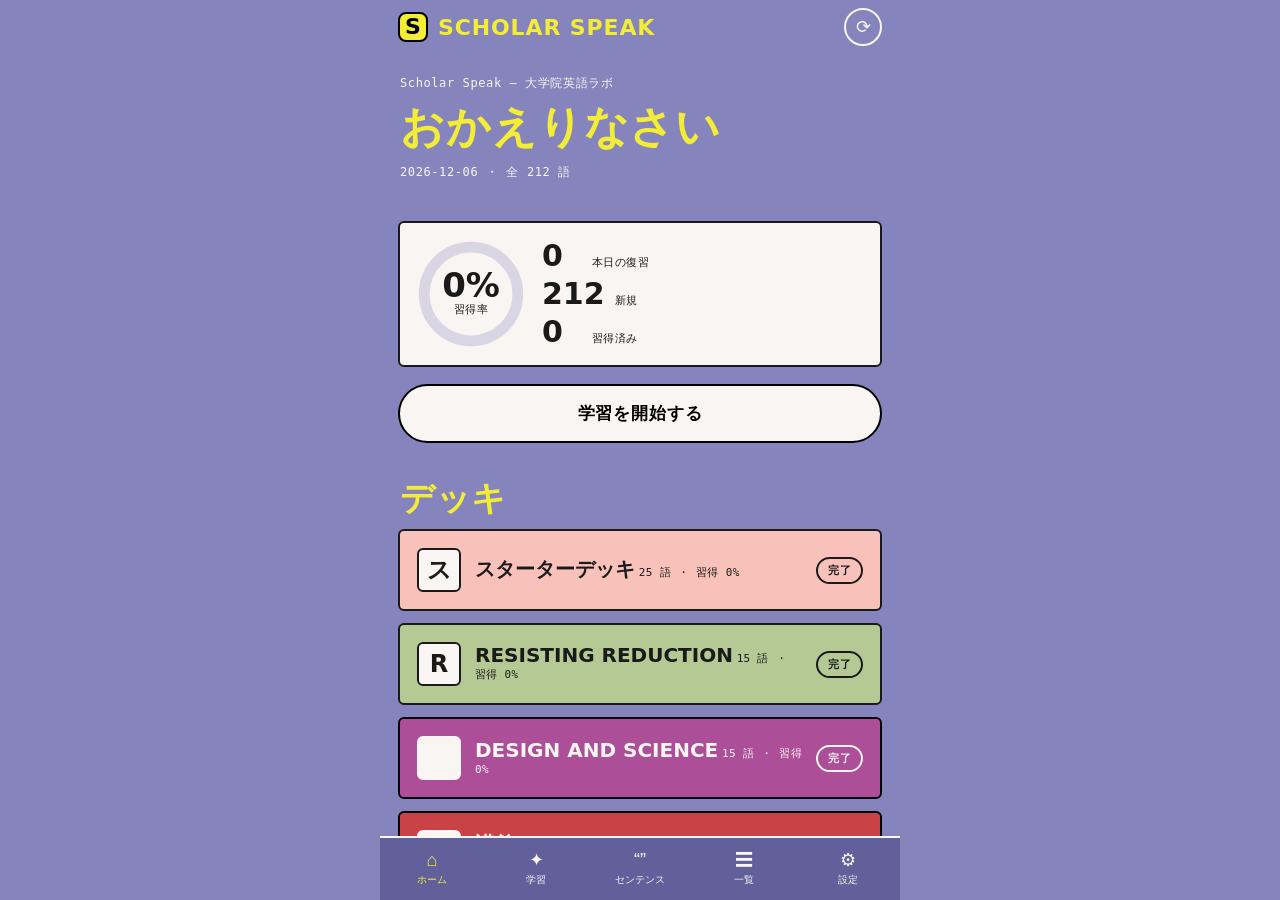
==== index.html @ 8d11d6d2 "Scholar Speak v1 — graduate-level vocabulary PWA" ====
<!DOCTYPE html>
<html lang="ja">
<head>
  <meta charset="UTF-8" />
  <meta name="viewport" content="width=device-width, initial-scale=1.0, viewport-fit=cover, maximum-scale=1.0, user-scalable=no" />
  <meta name="theme-color" content="#8584bd" />
  <meta name="apple-mobile-web-app-capable" content="yes" />
  <meta name="apple-mobile-web-app-status-bar-style" content="default" />
  <meta name="robots" content="noindex, nofollow" />
  <meta name="apple-mobile-web-app-title" content="Scholar Speak" />
  <meta name="description" content="大学院レベルの英単語を文脈つきで暗唱するための学習ラボ" />
  <title>Scholar Speak — 大学院レベル英単語</title>
  <link rel="manifest" href="manifest.webmanifest" />
  <link rel="icon" href="icons/icon.svg" type="image/svg+xml" />
  <link rel="apple-touch-icon" href="icons/icon-180.png" />
  <link rel="stylesheet" href="css/style.css" />
</head>
<body>
  <div id="app">
    <!-- App bar -->
    <header class="appbar" id="appbar">
      <div class="appbar-inner">
        <div class="brand">
          <span class="brand-mark" aria-hidden="true">S</span>
          <span class="brand-name">SCHOLAR SPEAK</span>
        </div>
        <div class="appbar-actions">
          <button class="icon-btn" id="reloadBtn" title="データ再読込" aria-label="データ再読込">⟳</button>
        </div>
      </div>
    </header>

    <!-- Screens container -->
    <main id="main" class="main">
      <!-- HOME -->
      <section class="screen" id="screen-home" data-screen="home">
        <div class="screen-pad">
          <div class="hero">
            <p class="hero-eyebrow">Scholar Speak — 大学院英語ラボ</p>
            <h1 class="hero-title">おかえりなさい</h1>
            <p class="hero-sub" id="homeDateSub">—</p>
          </div>

          <div class="ring-card card">
            <div class="ring-wrap">
              <svg class="ring" viewBox="0 0 120 120" aria-hidden="true">
                <circle class="ring-track" cx="60" cy="60" r="52" />
                <circle class="ring-fill" id="ringFill" cx="60" cy="60" r="52" />
              </svg>
              <div class="ring-center">
                <span class="ring-pct" id="ringPct">0%</span>
                <span class="ring-lbl">習得率</span>
              </div>
            </div>
            <div class="ring-stats">
              <div class="stat">
                <span class="stat-num" id="statDue">0</span>
                <span class="stat-lbl">本日の復習</span>
              </div>
              <div class="stat">
                <span class="stat-num" id="statNew">0</span>
                <span class="stat-lbl">新規</span>
              </div>
              <div class="stat">
                <span class="stat-num" id="statMastered">0</span>
                <span class="stat-lbl">習得済み</span>
              </div>
            </div>
          </div>

          <button class="btn btn-primary btn-lg btn-block" id="startStudyBtn">学習を開始する</button>

          <h2 class="section-title">デッキ</h2>
          <div class="deck-list" id="deckList"></div>
        </div>
      </section>

      <!-- STUDY (flashcards) -->
      <section class="screen" id="screen-study" data-screen="study" hidden>
        <div class="study-mode-toggle" id="studyModeToggle">
          <button class="mode-btn active" data-mode="card">カード</button>
          <button class="mode-btn" data-mode="quiz">4択</button>
        </div>
        <div class="study-topbar">
          <div class="progress-bar"><div class="progress-bar-fill" id="studyProgress"></div></div>
          <span class="study-count" id="studyCount">0 / 0</span>
        </div>
        <div class="study-body" id="studyBody">
          <div class="flashcard-scene">
            <div class="flashcard" id="flashcard">
              <div class="flashcard-face flashcard-front" id="cardFront"></div>
              <div class="flashcard-face flashcard-back" id="cardBack"></div>
            </div>
          </div>
        </div>
        <div class="quiz-body" id="quizBody" hidden>
          <div class="quiz-prompt" id="quizPrompt"></div>
          <p class="quiz-feedback" id="quizFeedback"></p>
          <div class="quiz-choices" id="quizChoices"></div>
        </div>
        <div class="study-actions" id="studyActions">
          <button class="grade-btn grade-again" data-grade="again">
            <span class="grade-emoji">↺</span><span class="grade-txt">もう一度</span>
          </button>
          <button class="grade-btn grade-hard" data-grade="hard">
            <span class="grade-emoji">〜</span><span class="grade-txt">わからない</span>
          </button>
          <button class="grade-btn grade-good" data-grade="good">
            <span class="grade-emoji">✓</span><span class="grade-txt">覚えた!</span>
          </button>
        </div>
        <div class="study-done" id="studyDone" hidden>
          <div class="done-icon">✦</div>
          <h2>セッション完了</h2>
          <p id="doneSummary">お疲れさまでした。</p>
          <button class="btn btn-primary" id="studyDoneHome">ホームへ戻る</button>
        </div>
      </section>

      <!-- SENTENCE PRACTICE -->
      <section class="screen" id="screen-sentence" data-screen="sentence" hidden>
        <div class="screen-pad">
          <div class="sentence-head">
            <h1 class="page-title">センテンス練習</h1>
            <p class="page-sub">日本語→英文を想起→シャドーイング</p>
          </div>
          <div class="sentence-topbar">
            <span class="study-count" id="sentCount">0 / 0</span>
            <label class="blank-toggle">
              <input type="checkbox" id="blankToggle" />
              <span>穴埋め</span>
            </label>
          </div>
          <div class="sentence-card card" id="sentenceCard">
            <span class="sent-scene-badge" id="sentScene">presentation</span>
            <p class="sent-term" id="sentTerm">—</p>
            <p class="sent-ja" id="sentJa">日本語訳</p>
            <div class="sent-en-wrap" id="sentEnWrap" hidden>
              <p class="sent-en" id="sentEn">English</p>
            </div>
            <button class="reveal-hint" id="sentReveal">タップで英文を表示</button>
            <div class="sent-controls" id="sentControls" hidden>
              <button class="btn btn-tts" id="sentSpeak">🔊 シャドーイング</button>
            </div>
          </div>
          <div class="sentence-nav">
            <button class="btn btn-ghost" id="sentPrev">← 前へ</button>
            <button class="btn btn-ghost" id="sentNext">次へ →</button>
          </div>
        </div>
      </section>

      <!-- LIST / SEARCH -->
      <section class="screen" id="screen-list" data-screen="list" hidden>
        <div class="screen-pad">
          <h1 class="page-title">一覧 / 検索</h1>
          <div class="search-wrap">
            <input type="search" id="searchInput" class="search-input" placeholder="単語・意味を検索" autocomplete="off" />
          </div>
          <div class="filter-row" id="filterRow">
            <select class="chip-select" id="filterDeck"><option value="">全デッキ</option></select>
            <select class="chip-select" id="filterType">
              <option value="">全タイプ</option>
              <option value="word">単語</option>
              <option value="phrase">言い回し</option>
            </select>
            <select class="chip-select" id="filterStatus">
              <option value="">全状態</option>
              <option value="new">未学習</option>
              <option value="learning">学習中</option>
              <option value="review">復習</option>
              <option value="mastered">習得済み</option>
            </select>
          </div>
          <p class="list-count" id="listCount">0 件</p>
          <div class="entry-list" id="entryList"></div>
        </div>
      </section>

      <!-- SETTINGS -->
      <section class="screen" id="screen-settings" data-screen="settings" hidden>
        <div class="screen-pad">
          <h1 class="page-title">設定</h1>

          <div class="settings-group card">
            <h2 class="settings-title">発音 (TTS)</h2>
            <label class="field">
              <span class="field-label">音声</span>
              <select id="voiceSelect" class="field-input"></select>
            </label>
            <label class="field">
              <span class="field-label">速度 <em id="rateVal">0.9</em></span>
              <input type="range" id="rateSlider" min="0.6" max="1.1" step="0.05" value="0.9" />
            </label>
            <button class="btn btn-ghost" id="testVoice">🔊 テスト再生</button>
            <p class="settings-note">より自然な声にするには iOS設定→アクセシビリティ→読み上げコンテンツ→声→英語 で高品質声を追加ダウンロードし、ここで選択。</p>
          </div>

          <div class="settings-group card">
            <h2 class="settings-title">統計</h2>
            <div class="stat-grid" id="statGrid"></div>
          </div>

          <div class="settings-group card">
            <h2 class="settings-title">データ</h2>
            <button class="btn btn-ghost btn-block" id="reloadData">データを再読込</button>
            <button class="btn btn-danger btn-block" id="resetProgress">進捗をリセット</button>
          </div>

          <p class="version-note" id="versionNote">Scholar Speak</p>
        </div>
      </section>

      <!-- EMPTY / ERROR STATE -->
      <section class="screen" id="screen-empty" data-screen="empty" hidden>
        <div class="empty-state">
          <div class="empty-icon">☁︎</div>
          <h2>データ未読込</h2>
          <p id="emptyMsg">単語データ (data/words.json) を読み込めませんでした。<br />オンライン状態を確認して再読込してください。</p>
          <button class="btn btn-primary" id="emptyReload">再読込</button>
        </div>
      </section>
    </main>

    <!-- Bottom sheet (card detail) -->
    <div class="sheet-backdrop" id="sheetBackdrop" hidden>
      <div class="bottom-sheet" id="bottomSheet" role="dialog" aria-modal="true">
        <div class="sheet-handle"></div>
        <div class="sheet-content" id="sheetContent"></div>
      </div>
    </div>

    <!-- Bottom tab nav -->
    <nav class="tabbar" id="tabbar">
      <button class="tab" data-tab="home" aria-label="ホーム">
        <span class="tab-icon">⌂</span><span class="tab-lbl">ホーム</span>
      </button>
      <button class="tab" data-tab="study" aria-label="学習">
        <span class="tab-icon">✦</span><span class="tab-lbl">学習</span>
      </button>
      <button class="tab" data-tab="sentence" aria-label="センテンス">
        <span class="tab-icon">“”</span><span class="tab-lbl">センテンス</span>
      </button>
      <button class="tab" data-tab="list" aria-label="一覧">
        <span class="tab-icon">☰</span><span class="tab-lbl">一覧</span>
      </button>
      <button class="tab" data-tab="settings" aria-label="設定">
        <span class="tab-icon">⚙</span><span class="tab-lbl">設定</span>
      </button>
    </nav>
  </div>

  <script src="js/app.js"></script>
</body>
</html>
---- css/style.css ----
/* ==========================================================================
   Scholar Speak — style.css
   "Flying Papers" — riso cardstock poster. Dusk Violet stage, Bone White
   cards (6px), pill buttons (100px), Hi-Vis Yellow outline actions.
   Light theme ONLY. Flat litho: color planes + hairline borders. No shadows,
   no gradients, no heavy translucency.
   ========================================================================== */

:root {
  /* ---- Palette (STYLE.md tokens) ---- */
  --dusk-violet:    #8584bd;  /* stage / page background */
  --hi-vis-yellow:  #f4ed36;  /* outline actions + emphasis labels */
  --buttery-yellow: #f9cc73;  /* secondary headings / soft frames */
  --lilac-shadow:   #61609a;  /* nested block backgrounds / tabbar */
  --bubblegum-pink: #f8c1ba;  /* confetti card */
  --matcha-cream:   #b5c995;  /* confetti card */
  --magenta-punch:  #ac4f98;  /* accent card */
  --firecracker-red:#c94245;  /* emphasis band */
  --bone-white:     #f9f5f2;  /* light card faces / hairlines / text on violet */
  --ink-black:      #1a1a1a;  /* body + borders on light faces */
  --pure-black:     #000000;  /* text on yellow faces / strongest border */

  /* ---- Semantic aliases ---- */
  --stage: var(--dusk-violet);
  --card: var(--bone-white);
  --ink: var(--ink-black);
  --on-violet: var(--bone-white);

  /* ---- Radii (signature contrast) ---- */
  --radius-card: 6px;   /* cards: absolute */
  --radius-pill: 100px; /* buttons + tags */

  /* ---- Typography ---- */
  --display: 'Founders Grotesk Condensed', 'Arial Narrow', 'Avenir Next Condensed', 'Helvetica Neue', system-ui, sans-serif;
  --sans: -apple-system, BlinkMacSystemFont, 'Inter', 'Segoe UI', 'Hiragino Sans', 'Hiragino Kaku Gothic ProN', 'Noto Sans JP', Meiryo, sans-serif;
  --mono: 'JetBrains Mono', ui-monospace, Menlo, monospace;

  /* ---- Metrics ---- */
  --pad: 17px;   /* card padding + element gap */
  --gap: 17px;
  --section: 40px;
  --safe-t: env(safe-area-inset-top, 0px);
  --safe-b: env(safe-area-inset-bottom, 0px);
  --tabbar-h: 64px;
}

* { box-sizing: border-box; margin: 0; padding: 0; }

html, body {
  height: 100%;
  background: var(--stage);
  color: var(--on-violet);
  font-family: var(--sans);
  -webkit-font-smoothing: antialiased;
  text-rendering: optimizeLegibility;
}

body {
  overflow: hidden;
  overscroll-behavior: none;
}

button, input, select { font-family: inherit; color: inherit; }
button { cursor: pointer; -webkit-tap-highlight-color: transparent; }
em { font-style: normal; }

#app {
  display: flex;
  flex-direction: column;
  height: 100dvh;
  max-width: 520px;
  margin: 0 auto;
  position: relative;
  background: var(--stage);
}

/* ---------- App bar (transparent, centered wordmark) ---------- */
.appbar {
  position: sticky;
  top: 0;
  z-index: 30;
  padding-top: var(--safe-t);
  background: transparent;
}
.appbar-inner {
  height: 54px;
  display: flex;
  align-items: center;
  justify-content: space-between;
  padding: 0 18px;
}
.brand { display: flex; align-items: center; gap: 10px; }
.brand-mark {
  width: 30px; height: 30px;
  display: grid; place-items: center;
  background: var(--hi-vis-yellow);
  color: var(--pure-black);
  border: 2px solid var(--pure-black);
  border-radius: 8px;
  font-family: var(--display);
  font-weight: 900;
  font-size: 22px;
  line-height: 1;
}
.brand-name {
  font-family: var(--display);
  font-weight: 800;
  font-size: 22px;
  letter-spacing: 0.04em;
  text-transform: uppercase;
  color: var(--hi-vis-yellow);
}
.appbar-actions { display: flex; gap: 8px; }
.icon-btn {
  width: 38px; height: 38px;
  border: 2px solid var(--on-violet);
  background: transparent;
  border-radius: var(--radius-pill);
  font-size: 18px; color: var(--on-violet);
  display: grid; place-items: center;
}
.icon-btn:active { background: var(--lilac-shadow); }

/* ---------- Main / screens ---------- */
.main {
  flex: 1;
  overflow-y: auto;
  -webkit-overflow-scrolling: touch;
  position: relative;
}
.screen { min-height: 100%; }
.screen-pad {
  padding: 18px 18px calc(var(--tabbar-h) + var(--safe-b) + 28px);
}

/* ---------- Cards (Bone White, 6px, flat) ---------- */
.card {
  background: var(--card);
  color: var(--ink);
  border: 2px solid var(--ink);
  border-radius: var(--radius-card);
}

/* ---------- Hero ---------- */
.hero { margin: 4px 2px var(--section); }
.hero-eyebrow {
  font-family: var(--mono);
  font-size: 12px;
  color: var(--on-violet);
  letter-spacing: 0.05em;
  line-height: 1.2;
}
.hero-eyebrow a.hero-link { color: inherit; text-decoration: underline; text-underline-offset: 3px; }
.hero-title {
  font-family: var(--display);
  font-size: clamp(46px, 16vw, 84px);
  font-weight: 900;
  line-height: 0.85;
  letter-spacing: 0.02em;
  color: var(--hi-vis-yellow);
  margin-top: 12px;
  text-transform: uppercase;
}
.hero-sub {
  font-family: var(--mono);
  color: var(--on-violet);
  font-size: 12px;
  letter-spacing: 0.05em;
  margin-top: 12px;
}

/* ---------- Ring / progress card -> flat number poster ---------- */
.ring-card {
  display: flex; align-items: center; gap: var(--gap);
  padding: var(--pad); margin-bottom: var(--gap);
}
.ring-wrap { position: relative; width: 108px; height: 108px; flex-shrink: 0; }
.ring { width: 108px; height: 108px; transform: rotate(-90deg); }
.ring-track { fill: none; stroke: var(--dusk-violet); stroke-width: 12; opacity: 0.28; }
.ring-fill {
  fill: none; stroke: var(--magenta-punch); stroke-width: 12;
  stroke-linecap: butt;
  stroke-dasharray: 326.7;
  stroke-dashoffset: 326.7;
  transition: stroke-dashoffset .6s cubic-bezier(.4,0,.2,1);
}
.ring-center {
  position: absolute; inset: 0;
  display: flex; flex-direction: column;
  align-items: center; justify-content: center;
}
.ring-pct { font-family: var(--display); font-size: 34px; font-weight: 900; line-height: 0.9; color: var(--ink); }
.ring-lbl { font-family: var(--mono); font-size: 11px; letter-spacing: 0.05em; color: var(--ink); margin-top: 2px; }
.ring-stats { flex: 1; display: flex; flex-direction: column; gap: 10px; }
.stat { display: flex; align-items: baseline; gap: 10px; }
.stat-num {
  font-family: var(--display); font-size: 30px; font-weight: 900; line-height: 0.9;
  min-width: 40px; color: var(--ink);
}
.stat-lbl { font-family: var(--mono); font-size: 11px; letter-spacing: 0.04em; color: var(--ink); }

/* ---------- Buttons (pills) ---------- */
.btn {
  border: 2px solid var(--ink);
  border-radius: var(--radius-pill);
  font-size: 16px; font-weight: 700;
  letter-spacing: 0.05em;
  padding: 13px 22px;
  background: var(--card); color: var(--ink);
  transition: transform .08s;
}
.btn:active { transform: scale(.97); }
/* Primary = Gate Pill: cream fill + black text + black border */
.btn-primary { background: var(--bone-white); color: var(--pure-black); border-color: var(--pure-black); }
.btn-primary:active { background: var(--buttery-yellow); }
/* Ghost = Hi-Vis Yellow outline (transparent, yellow border + yellow text) */
.btn-ghost { background: transparent; border: 2px solid var(--hi-vis-yellow); color: var(--hi-vis-yellow); }
.btn-danger { background: transparent; border: 2px solid var(--firecracker-red); color: var(--firecracker-red); }
.btn-lg { padding: 16px 24px; font-size: 17px; }
.btn-block { display: block; width: 100%; }
/* TTS = yellow outline pill */
.btn-tts { background: transparent; border: 2px solid var(--hi-vis-yellow); color: var(--hi-vis-yellow); }

/* ---------- Section / page titles ---------- */
.section-title, .page-title {
  font-family: var(--display);
  font-weight: 900;
  line-height: 0.9;
  letter-spacing: 0.02em;
  text-transform: uppercase;
  color: var(--hi-vis-yellow);
}
.section-title { font-size: 34px; margin: var(--section) 2px 16px; }
.page-title { font-size: clamp(38px, 13vw, 60px); margin: 4px 2px 14px; }
.page-sub {
  font-family: var(--mono);
  color: var(--on-violet); font-size: 12px; letter-spacing: 0.04em;
  margin: 0 2px 16px;
}

/* ---------- Deck list (confetti cards) ---------- */
.deck-list { display: flex; flex-direction: column; gap: 12px; }
.deck-item {
  display: flex; align-items: center; gap: 14px;
  padding: var(--pad);
  color: var(--ink-black);
  border: 2px solid var(--ink-black);
  border-radius: var(--radius-card);
  text-align: left; width: 100%;
}
/* confetti rotation: pink / matcha / magenta / red, one per card */
.deck-item:nth-child(4n+1) { background: var(--bubblegum-pink); }
.deck-item:nth-child(4n+2) { background: var(--matcha-cream); }
.deck-item:nth-child(4n+3) { background: var(--magenta-punch); color: var(--bone-white); border-color: var(--pure-black); }
.deck-item:nth-child(4n+4) { background: var(--firecracker-red); color: var(--bone-white); border-color: var(--pure-black); }
.deck-badge {
  width: 44px; height: 44px; flex-shrink: 0;
  border-radius: var(--radius-card);
  background: var(--bone-white);
  color: var(--ink-black);
  border: 2px solid currentColor;
  display: grid; place-items: center;
  font-family: var(--display); font-size: 24px; font-weight: 900;
}
.deck-item:nth-child(4n+3) .deck-badge,
.deck-item:nth-child(4n+4) .deck-badge { color: var(--bone-white); }
.deck-item:nth-child(4n+3) .deck-badge span,
.deck-item:nth-child(4n+4) .deck-badge span { color: var(--ink-black); }
.deck-meta { flex: 1; min-width: 0; }
.deck-name { font-family: var(--display); font-weight: 800; font-size: 20px; line-height: 0.95; white-space: nowrap; overflow: hidden; text-overflow: ellipsis; text-transform: uppercase; }
.deck-sub { font-family: var(--mono); font-size: 11px; letter-spacing: 0.03em; margin-top: 4px; }
.deck-due {
  font-family: var(--mono); font-size: 11px; font-weight: 700; letter-spacing: 0.03em;
  background: var(--hi-vis-yellow); color: var(--pure-black);
  border: 2px solid var(--pure-black);
  border-radius: var(--radius-pill); padding: 4px 10px; flex-shrink: 0;
}
.deck-due.zero { background: transparent; color: currentColor; border-color: currentColor; }

/* ---------- Study screen ---------- */
#screen-study { display: flex; flex-direction: column; height: 100%; }
.study-topbar {
  display: flex; align-items: center; gap: 14px;
  padding: 16px 18px 6px;
}
.progress-bar {
  flex: 1; height: 8px; background: var(--lilac-shadow);
  border: 2px solid var(--on-violet); border-radius: var(--radius-pill); overflow: hidden;
}
.progress-bar-fill {
  height: 100%; width: 0%; background: var(--hi-vis-yellow);
  transition: width .3s ease;
}
.study-count { font-family: var(--mono); font-size: 12px; letter-spacing: 0.04em; color: var(--on-violet); font-variant-numeric: tabular-nums; }

.study-body {
  flex: 1; display: flex; align-items: center; justify-content: center;
  padding: 12px 18px; perspective: 1600px;
}
.flashcard-scene { width: 100%; height: 100%; max-height: 64vh; }
.flashcard {
  position: relative; width: 100%; height: 100%;
  transform-style: preserve-3d;
  transition: transform .5s cubic-bezier(.34,1.2,.5,1);
  cursor: pointer;
}
.flashcard.is-flipped { transform: rotateY(180deg); }
.flashcard-face {
  position: absolute; inset: 0;
  backface-visibility: hidden; -webkit-backface-visibility: hidden;
  background: var(--card); color: var(--ink);
  border: 2px solid var(--ink);
  border-radius: var(--radius-card);
  overflow-y: auto;
  -webkit-overflow-scrolling: touch;
}
.flashcard-front {
  display: flex; flex-direction: column;
  align-items: center; justify-content: center;
  text-align: center; padding: 24px 18px;
}
.flashcard-back { transform: rotateY(180deg); padding: var(--pad); }

/* mono tag-style badge */
.fc-type-badge {
  font-family: var(--mono);
  font-size: 11px; font-weight: 700; letter-spacing: .06em;
  color: var(--ink); background: transparent;
  padding: 3px 11px; border: 2px solid var(--ink); border-radius: var(--radius-pill);
  text-transform: uppercase; margin-bottom: 20px;
}
/* poster-sized display term */
.fc-term {
  font-family: var(--display);
  font-size: clamp(48px, 18vw, 96px);
  font-weight: 900;
  letter-spacing: 0.02em; line-height: 0.85;
  color: var(--ink);
  text-transform: uppercase;
  /* never split a word mid-glyph; JS shrinks font to fit */
  overflow-wrap: normal;
  word-break: keep-all;
  max-width: 100%;
}
/* single-word terms: no wrapping at all, JS fits font-size */
.fc-term.is-single { white-space: nowrap; }
/* multi-word terms/phrases: wrap only at spaces */
.fc-term.is-multi { white-space: normal; overflow-wrap: normal; }
.fc-ipa { font-family: var(--mono); color: var(--ink); font-size: 13px; letter-spacing: 0.03em; margin-top: 16px; }
.fc-pos { font-family: var(--mono); color: var(--ink); font-size: 11px; letter-spacing: 0.04em; margin-top: 6px; text-transform: uppercase; }
.fc-speak {
  margin-top: 24px; width: 56px; height: 56px; border-radius: 50%;
  background: transparent; color: var(--ink);
  font-size: 22px; border: 2px solid var(--ink); display: grid; place-items: center;
}
.fc-speak:active { transform: scale(.92); background: var(--buttery-yellow); }
.fc-hint-flip { font-family: var(--mono); margin-top: 20px; color: var(--ink); font-size: 11px; letter-spacing: 0.04em; opacity: .7; }

/* Back face content */
.fc-back-head { display: flex; align-items: baseline; gap: 10px; flex-wrap: wrap; margin-bottom: 8px; }
.fc-back-term { font-family: var(--display); font-size: 34px; font-weight: 900; line-height: 0.9; text-transform: uppercase; color: var(--ink); overflow-wrap: normal; word-break: keep-all; }
.fc-back-ipa { font-family: var(--mono); font-size: 12px; letter-spacing: 0.03em; color: var(--ink); }
.fc-meaning { font-size: 20px; font-weight: 700; margin: 8px 0 4px; color: var(--ink); }
.fc-gloss { font-size: 14px; color: var(--ink); opacity: .75; margin-bottom: 16px; }

.fc-block { margin-bottom: var(--gap); }
.fc-block-label {
  font-family: var(--mono);
  font-size: 11px; font-weight: 700; letter-spacing: .06em;
  color: var(--ink); text-transform: uppercase; margin-bottom: 6px;
}
.fc-block p, .fc-block li { font-size: 14px; line-height: 1.55; color: var(--ink); }
.fc-block .ja { color: var(--ink); opacity: .7; }

/* context_quote — Hi-Vis Yellow band + pure black text */
.quote-block {
  background: var(--hi-vis-yellow);
  border: 2px solid var(--pure-black);
  border-radius: var(--radius-card);
  padding: 13px 15px; margin: 4px 0 var(--gap);
}
.quote-label {
  font-family: var(--mono);
  font-size: 10px; font-weight: 700; letter-spacing: .07em;
  color: var(--pure-black); text-transform: uppercase; margin-bottom: 6px;
}
.quote-en { font-size: 16px; font-weight: 700; line-height: 1.45; color: var(--pure-black); }
.quote-ja { font-size: 13px; color: var(--pure-black); margin-top: 6px; }
.quote-src { font-family: var(--mono); font-size: 10px; letter-spacing: 0.03em; color: var(--pure-black); margin-top: 8px; }

.ex-item { padding: 9px 0; border-top: 2px solid var(--ink); }
.ex-item:first-child { border-top: none; }
.ex-en { font-size: 14px; line-height: 1.5; color: var(--ink); }
.ex-en .blank { color: var(--magenta-punch); font-weight: 800; }
.ex-ja { font-size: 12.5px; color: var(--ink); opacity: .7; margin-top: 3px; }
.ex-scene { font-family: var(--mono); font-size: 10px; color: var(--ink); text-transform: uppercase; letter-spacing: .05em; margin-top: 4px; opacity: .7; }

.tag-row { display: flex; flex-wrap: wrap; gap: 6px; }
.tag-chip {
  font-family: var(--mono);
  font-size: 11px; letter-spacing: 0.03em;
  padding: 4px 11px; border-radius: var(--radius-pill);
  background: transparent; color: var(--ink); border: 2px solid var(--ink);
}
.speak-inline {
  border: 2px solid var(--ink); background: transparent; color: var(--ink);
  border-radius: var(--radius-pill); padding: 3px 11px; font-size: 13px; margin-left: 6px;
}

/* Grade buttons — per STYLE.md mapping */
.study-actions {
  display: grid; grid-template-columns: 1fr 1fr auto; gap: 10px; align-items: center;
  padding: 12px 18px calc(var(--tabbar-h) + var(--safe-b) + 16px);
}
.grade-btn {
  display: flex; align-items: center; justify-content: center; gap: 7px;
  padding: 13px 10px; border-radius: var(--radius-pill);
  border: 2px solid transparent; background: transparent;
  font-family: var(--sans);
  transition: transform .08s;
}
.grade-btn:active { transform: scale(.95); }
.grade-emoji { font-size: 15px; line-height: 1; }
.grade-txt { font-size: 14px; font-weight: 700; letter-spacing: 0.03em; }
/* もう一度 = Bone White underline text link (mono) */
.grade-again {
  background: transparent; border: none;
  padding: 13px 6px;
}
.grade-again .grade-emoji { color: var(--on-violet); }
.grade-again .grade-txt {
  font-family: var(--mono); font-size: 12px; letter-spacing: 0.04em;
  color: var(--on-violet); text-decoration: underline; text-underline-offset: 3px;
}
/* あいまい = Hi-Vis Yellow outline pill */
.grade-hard {
  background: transparent; border: 2px solid var(--hi-vis-yellow);
}
.grade-hard .grade-emoji, .grade-hard .grade-txt { color: var(--hi-vis-yellow); }
/* 覚えた! = cream (Gate) pill + black text */
.grade-good {
  background: var(--bone-white); border: 2px solid var(--pure-black);
}
.grade-good .grade-emoji, .grade-good .grade-txt { color: var(--pure-black); }

/* Study done */
.study-done {
  flex: 1; display: flex; flex-direction: column;
  align-items: center; justify-content: center; text-align: center;
  padding: 30px; gap: 14px;
}
.done-icon { font-size: 52px; color: var(--hi-vis-yellow); }
.study-done h2 { font-family: var(--display); font-size: 44px; font-weight: 900; line-height: 0.9; text-transform: uppercase; color: var(--hi-vis-yellow); }
.study-done p { font-family: var(--mono); color: var(--on-violet); font-size: 12px; letter-spacing: 0.04em; }
.study-done .btn { margin-top: 14px; }

/* ---------- Sentence practice ---------- */
.sentence-head { margin-bottom: 6px; }
.sentence-topbar {
  display: flex; align-items: center; justify-content: space-between;
  margin-bottom: var(--gap);
}
.blank-toggle {
  display: flex; align-items: center; gap: 8px;
  font-family: var(--mono); font-size: 12px; letter-spacing: 0.04em; color: var(--on-violet);
  user-select: none;
}
.blank-toggle input {
  width: 42px; height: 24px; appearance: none; -webkit-appearance: none;
  background: var(--lilac-shadow); border: 2px solid var(--on-violet);
  border-radius: var(--radius-pill); position: relative; transition: background .15s;
}
.blank-toggle input:checked { background: var(--hi-vis-yellow); border-color: var(--pure-black); }
.blank-toggle input::after {
  content: ""; position: absolute; top: 1px; left: 1px;
  width: 18px; height: 18px; border-radius: 50%; background: var(--bone-white);
  border: 2px solid var(--pure-black);
  transition: transform .15s;
}
.blank-toggle input:checked::after { transform: translateX(18px); }

.sentence-card {
  padding: var(--pad); min-height: 240px;
  display: flex; flex-direction: column; position: relative;
}
.sent-scene-badge {
  align-self: flex-start;
  font-family: var(--mono);
  font-size: 11px; font-weight: 700; letter-spacing: .06em;
  color: var(--ink); background: transparent;
  padding: 3px 11px; border: 2px solid var(--ink); border-radius: var(--radius-pill);
  text-transform: uppercase; margin-bottom: var(--gap);
}
.sent-term { font-family: var(--mono); font-size: 11px; color: var(--ink); margin-bottom: 10px; letter-spacing: .04em; text-transform: uppercase; opacity: .7; }
.sent-ja { font-size: 19px; font-weight: 700; line-height: 1.5; color: var(--ink); }
.sent-en-wrap { margin-top: 16px; padding-top: 16px; border-top: 2px solid var(--ink); }
.sent-en { font-size: 20px; font-weight: 700; line-height: 1.5; color: var(--ink); }
.sent-en .blank { color: var(--magenta-punch); font-weight: 800; letter-spacing: 1px; }
.reveal-hint {
  margin-top: auto; padding: 13px; border: 2px solid var(--ink);
  border-radius: var(--radius-pill); background: transparent; color: var(--ink);
  font-size: 14px; font-weight: 700; letter-spacing: 0.03em;
}
.sent-controls { margin-top: 16px; }
.sent-controls .btn { width: 100%; }
.sentence-nav { display: flex; gap: 12px; margin-top: var(--gap); }
.sentence-nav .btn { flex: 1; }

/* ---------- List / search ---------- */
.search-wrap { margin-bottom: 12px; }
.search-input {
  width: 100%; padding: 13px 18px; border-radius: var(--radius-pill);
  border: 2px solid var(--ink); background: var(--card); color: var(--ink);
  font-size: 15px; -webkit-appearance: none;
}
.search-input::placeholder { color: var(--ink); opacity: .5; }
.search-input:focus { outline: none; border-color: var(--magenta-punch); }
.filter-row { display: flex; gap: 8px; margin-bottom: var(--gap); overflow-x: auto; padding-bottom: 2px; }
.chip-select {
  flex-shrink: 0; padding: 8px 14px; border-radius: var(--radius-pill);
  border: 2px solid var(--on-violet); background: transparent;
  font-family: var(--mono); font-size: 12px; letter-spacing: 0.03em; color: var(--on-violet);
  -webkit-appearance: none; appearance: none;
}
.list-count { font-family: var(--mono); font-size: 11px; letter-spacing: 0.04em; color: var(--on-violet); margin: 0 2px 12px; }
.entry-list { display: flex; flex-direction: column; gap: 10px; }
.entry-item {
  display: flex; align-items: center; gap: 12px;
  padding: 14px 16px; background: var(--card); color: var(--ink);
  border: 2px solid var(--ink); border-radius: var(--radius-card);
  text-align: left; width: 100%;
}
.entry-main { flex: 1; min-width: 0; }
.entry-term { font-family: var(--display); font-size: 22px; font-weight: 800; line-height: 0.95; text-transform: uppercase; color: var(--ink); overflow-wrap: normal; word-break: keep-all; }
.entry-ja { display: block; font-family: var(--mono); font-size: 11px; letter-spacing: 0.02em; color: var(--ink); opacity: .7; margin-top: 4px; white-space: nowrap; overflow: hidden; text-overflow: ellipsis; }
.status-dot { width: 12px; height: 12px; border-radius: 50%; flex-shrink: 0; border: 2px solid var(--ink); }
.status-new { background: transparent; }
.status-learning { background: var(--buttery-yellow); }
.status-review { background: var(--magenta-punch); }
.status-mastered { background: var(--matcha-cream); }

/* ---------- Settings ---------- */
.settings-group { padding: var(--pad); margin-bottom: var(--gap); }
.settings-title { font-family: var(--display); font-size: 24px; font-weight: 900; line-height: 0.9; text-transform: uppercase; margin-bottom: 16px; color: var(--ink); }
.field { display: block; margin-bottom: var(--gap); }
.field:last-of-type { margin-bottom: 12px; }
.field-label { display: block; font-family: var(--mono); font-size: 11px; letter-spacing: 0.04em; color: var(--ink); text-transform: uppercase; margin-bottom: 8px; }
.field-label em { color: var(--magenta-punch); font-weight: 700; }
.field-input {
  width: 100%; padding: 11px 16px; border-radius: var(--radius-pill);
  border: 2px solid var(--ink); background: transparent; color: var(--ink);
  font-size: 14px; -webkit-appearance: none; appearance: none;
}
input[type="range"] {
  width: 100%; -webkit-appearance: none; appearance: none;
  height: 8px; border-radius: var(--radius-pill); background: var(--dusk-violet); opacity: .5;
  border: 2px solid var(--ink);
}
input[type="range"]::-webkit-slider-thumb {
  -webkit-appearance: none; width: 24px; height: 24px; border-radius: 50%;
  background: var(--hi-vis-yellow); border: 2px solid var(--pure-black);
}
.stat-grid { display: grid; grid-template-columns: 1fr 1fr; gap: 12px; }
.stat-box { text-align: center; padding: 14px; background: transparent; border: 2px solid var(--ink); border-radius: var(--radius-card); }
.stat-box-num { font-family: var(--display); font-size: 34px; font-weight: 900; line-height: 0.9; display: block; color: var(--ink); }
.stat-box-lbl { font-family: var(--mono); font-size: 10px; letter-spacing: 0.04em; text-transform: uppercase; color: var(--ink); margin-top: 4px; }
.version-note { font-family: var(--mono); text-align: center; font-size: 11px; letter-spacing: 0.03em; color: var(--on-violet); margin-top: 12px; }

/* ---------- Empty state ---------- */
.empty-state {
  min-height: 60vh; display: flex; flex-direction: column;
  align-items: center; justify-content: center; text-align: center;
  padding: 40px 30px; gap: 14px;
}
.empty-icon { font-size: 56px; color: var(--hi-vis-yellow); }
.empty-state h2 { font-family: var(--display); font-size: 40px; font-weight: 900; line-height: 0.9; text-transform: uppercase; color: var(--hi-vis-yellow); }
.empty-state p { font-family: var(--mono); color: var(--on-violet); font-size: 12px; line-height: 1.7; letter-spacing: 0.03em; }
.empty-state .btn { margin-top: 12px; }

/* ---------- Bottom sheet (card detail) ---------- */
.sheet-backdrop {
  position: fixed; inset: 0; z-index: 50;
  background: rgba(26, 26, 26, 0.55);
  display: flex; align-items: flex-end; justify-content: center;
  opacity: 0; transition: opacity .2s;
}
.sheet-backdrop.show { opacity: 1; }
.bottom-sheet {
  width: 100%; max-width: 520px;
  max-height: 88dvh; background: var(--card); color: var(--ink);
  border: 2px solid var(--ink);
  border-radius: var(--radius-card) var(--radius-card) 0 0;
  padding: 8px 18px calc(var(--safe-b) + 24px);
  overflow-y: auto; -webkit-overflow-scrolling: touch;
  transform: translateY(100%); transition: transform .28s cubic-bezier(.34,1.2,.5,1);
}
.sheet-backdrop.show .bottom-sheet { transform: translateY(0); }
.sheet-handle {
  width: 44px; height: 4px; border-radius: var(--radius-pill); background: var(--ink);
  margin: 8px auto 16px; opacity: .5;
}
.sheet-content { padding-bottom: 8px; }

/* ---------- Tab bar (Lilac Shadow) ---------- */
.tabbar {
  position: absolute; bottom: 0; left: 0; right: 0; z-index: 40;
  height: calc(var(--tabbar-h) + var(--safe-b));
  padding-bottom: var(--safe-b);
  display: flex;
  background: var(--lilac-shadow);
  border-top: 2px solid var(--bone-white);
}
.tab {
  flex: 1; border: none; background: transparent;
  display: flex; flex-direction: column; align-items: center; justify-content: center;
  gap: 4px; color: var(--bone-white);
}
.tab-icon { font-size: 18px; line-height: 1; }
.tab-lbl { font-family: var(--mono); font-size: 10px; letter-spacing: 0.02em; }
.tab.active { color: var(--hi-vis-yellow); }

/* ---------- Study mode toggle (Card / Quiz segmented) ---------- */
.study-mode-toggle {
  display: flex; gap: 0;
  margin: 0 18px 2px;
  border: 2px solid var(--on-violet);
  border-radius: var(--radius-pill);
  overflow: hidden;
}
.study-mode-toggle .mode-btn {
  flex: 1; background: transparent; border: none;
  padding: 8px 0;
  font-family: var(--mono); font-size: 12px; font-weight: 700;
  letter-spacing: 0.06em; text-transform: uppercase;
  color: var(--on-violet);
}
.study-mode-toggle .mode-btn.active {
  background: var(--hi-vis-yellow); color: var(--pure-black);
}

/* ---------- Quiz (4-choice) ---------- */
.quiz-body {
  flex: 1; display: flex; flex-direction: column;
  padding: 12px 18px 4px; gap: var(--gap);
  overflow-y: auto; -webkit-overflow-scrolling: touch;
}
.quiz-prompt {
  background: var(--card); color: var(--ink);
  border: 2px solid var(--ink); border-radius: var(--radius-card);
  padding: 24px 16px; text-align: center;
  display: flex; flex-direction: column; align-items: center; gap: 12px;
}
.quiz-term {
  font-family: var(--display);
  font-size: clamp(40px, 15vw, 84px);
  font-weight: 900; line-height: 0.85; letter-spacing: 0.02em;
  color: var(--ink); text-transform: uppercase;
  overflow-wrap: normal; word-break: keep-all; max-width: 100%;
}
.quiz-term.is-single { white-space: nowrap; }
.quiz-term.is-multi { white-space: normal; }
.quiz-ipa { font-family: var(--mono); font-size: 12px; letter-spacing: 0.03em; color: var(--ink); opacity: .8; }
.quiz-speak {
  width: 52px; height: 52px; border-radius: 50%;
  background: transparent; color: var(--ink);
  font-size: 20px; border: 2px solid var(--ink); display: grid; place-items: center;
}
.quiz-speak:active { transform: scale(.92); background: var(--buttery-yellow); }
.quiz-choices { display: flex; flex-direction: column; gap: 12px; }
.quiz-choice {
  width: 100%; text-align: left;
  background: var(--bone-white); color: var(--ink);
  border: 2px solid var(--ink); border-radius: var(--radius-card);
  padding: 15px 16px;
  font-size: 15px; font-weight: 700; line-height: 1.4;
  transition: transform .08s;
}
.quiz-choice:active { transform: scale(.98); }
.quiz-choice:disabled { pointer-events: none; }
.quiz-choice.is-correct {
  background: var(--matcha-cream); border-color: var(--pure-black); color: var(--ink-black);
}
.quiz-choice.is-wrong {
  background: var(--firecracker-red); border-color: var(--pure-black); color: var(--bone-white);
}
.quiz-feedback {
  font-family: var(--display); font-weight: 900; text-transform: uppercase;
  font-size: 22px; line-height: 0.9; letter-spacing: 0.02em;
  color: var(--hi-vis-yellow); text-align: center; min-height: 22px;
}

/* ---------- Japanese wrapping (natural line breaks) ---------- */
:lang(ja) { line-break: normal; }
/* headings & labels in JA: break on phrase boundaries where supported */
.section-title:lang(ja), .page-title:lang(ja), .settings-title:lang(ja),
.hero-title:lang(ja), .study-done h2:lang(ja), .empty-state h2:lang(ja),
.deck-name:lang(ja), .field-label:lang(ja), .fc-block-label:lang(ja) {
  word-break: auto-phrase;
}
/* balance short display headings */
.hero-title, .section-title, .page-title, .settings-title,
.study-done h2, .empty-state h2 { text-wrap: balance; }
/* JA body copy: only break between characters, never awkward mid-latin-word */
.fc-meaning, .fc-gloss, .fc-block p, .fc-block li,
.quote-ja, .ex-ja, .sent-ja, .quiz-choice, .settings-note {
  overflow-wrap: break-word; word-break: normal;
}

/* ---------- Settings note ---------- */
.settings-note {
  font-family: var(--mono); font-size: 11px; line-height: 1.6;
  letter-spacing: 0.02em; color: var(--ink); opacity: .8;
  margin-top: 12px;
}

/* utility */
[hidden] { display: none !important; }
.muted { font-family: var(--mono); font-size: 12px; letter-spacing: 0.04em; color: var(--on-violet); }

/* ---------- quiz feedback (答え表示+次へ) ---------- */
.quiz-verdict { font-family: var(--display); font-weight: 900; font-size: 24px; letter-spacing: .02em; margin-top: 4px; }
.quiz-verdict.ok { color: var(--matcha-cream); }
.quiz-verdict.ng { color: var(--bubblegum-pink); }
.quiz-answer { margin-top: 10px; background: var(--hi-vis-yellow); color: var(--pure-black); border-radius: var(--radius-card, 6px); padding: 14px; font-size: 17px; font-weight: 700; line-height: 1.5; }
.quiz-answer-label { display: inline-block; font-family: var(--mono); font-size: 11px; letter-spacing: .08em; border: 1.5px solid var(--pure-black); border-radius: 100px; padding: 2px 9px; margin-right: 8px; vertical-align: middle; }
.quiz-answer-term { display: block; font-family: var(--mono); font-size: 12px; margin-top: 6px; opacity: .75; }
#quizNextBtn { margin-top: 14px; width: 100%; }
.quiz-idk { display: block; width: 100%; margin-top: 12px; background: transparent; border: 2px solid var(--hi-vis-yellow); color: var(--hi-vis-yellow); border-radius: 100px; padding: 12px; font-family: var(--mono); font-size: 14px; letter-spacing: .05em; }
.quiz-idk:disabled { opacity: .4; }

/* ---------- 日本語見出しサイズ調整(折返し対策) ---------- */
.hero-title { font-size: clamp(28px, 10vw, 44px); line-height: 1.12; white-space: nowrap; }
.page-title { font-size: clamp(26px, 8.5vw, 40px); line-height: 1.12; }
.study-done h2, .empty-state h2 { font-size: 30px; line-height: 1.15; }
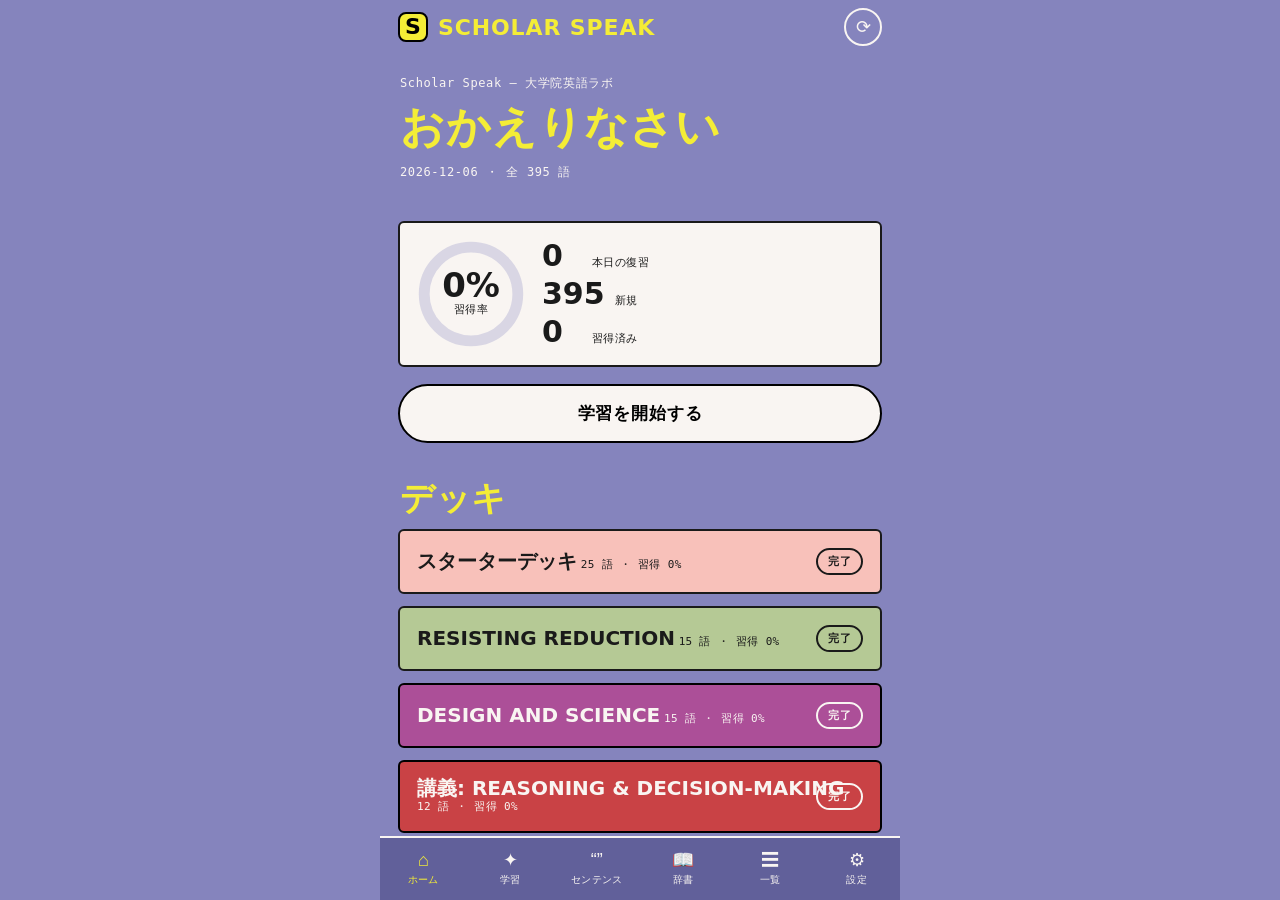
==== commit 332b191c: "単語395語24デッキ拡充・辞書ページ追加・クイズ改修(2択/自動読上げ/5回で習得/もっと詳しく/ランダム)・デッキバッジ削除・正解時も例文と次へ" ====
--- a/index.html
+++ b/index.html
@@ -78,8 +78,9 @@
       <!-- STUDY (flashcards) -->
       <section class="screen" id="screen-study" data-screen="study" hidden>
         <div class="study-mode-toggle" id="studyModeToggle">
-          <button class="mode-btn active" data-mode="card">カード</button>
-          <button class="mode-btn" data-mode="quiz">4択</button>
+          <button class="mode-btn active" data-mode="quiz">4択</button>
+          <button class="mode-btn" data-mode="quiz2">2択</button>
+          <button class="mode-btn" data-mode="card">カード</button>
         </div>
         <div class="study-topbar">
           <div class="progress-bar"><div class="progress-bar-fill" id="studyProgress"></div></div>
@@ -95,7 +96,7 @@
         </div>
         <div class="quiz-body" id="quizBody" hidden>
           <div class="quiz-prompt" id="quizPrompt"></div>
-          <p class="quiz-feedback" id="quizFeedback"></p>
+          <div class="quiz-feedback" id="quizFeedback"></div>
           <div class="quiz-choices" id="quizChoices"></div>
         </div>
         <div class="study-actions" id="studyActions">
@@ -147,6 +148,25 @@
             <button class="btn btn-ghost" id="sentPrev">← 前へ</button>
             <button class="btn btn-ghost" id="sentNext">次へ →</button>
           </div>
+        </div>
+      </section>
+
+      <!-- DICTIONARY (じっくり学習 / 読み物) -->
+      <section class="screen" id="screen-dictionary" data-screen="dictionary" hidden>
+        <div class="screen-pad">
+          <div class="dict-return-bar" id="dictReturnBar" hidden>
+            <button class="btn btn-primary btn-block" id="dictReturnBtn">← 学習に戻る</button>
+          </div>
+          <h1 class="page-title">辞書</h1>
+          <p class="page-sub">じっくり読んで覚える読み物ページ</p>
+          <div class="dict-controls">
+            <select class="chip-select dict-deck" id="dictDeck"><option value="">全デッキ</option></select>
+            <div class="search-wrap dict-search-wrap">
+              <input type="search" id="dictSearch" class="search-input" placeholder="単語・意味を検索" autocomplete="off" />
+            </div>
+          </div>
+          <p class="list-count" id="dictCount">0 語</p>
+          <div class="dict-list" id="dictList"></div>
         </div>
       </section>
 
@@ -241,6 +261,9 @@
       <button class="tab" data-tab="sentence" aria-label="センテンス">
         <span class="tab-icon">“”</span><span class="tab-lbl">センテンス</span>
       </button>
+      <button class="tab" data-tab="dictionary" aria-label="辞書">
+        <span class="tab-icon">📖</span><span class="tab-lbl">辞書</span>
+      </button>
       <button class="tab" data-tab="list" aria-label="一覧">
         <span class="tab-icon">☰</span><span class="tab-lbl">一覧</span>
       </button>
--- a/css/style.css
+++ b/css/style.css
@@ -539,6 +539,97 @@
 .status-review { background: var(--magenta-punch); }
 .status-mastered { background: var(--matcha-cream); }
 
+/* ---------- Dictionary (じっくり学習 / 読み物ページ) ---------- */
+.dict-controls { display: flex; flex-direction: column; gap: 10px; margin-bottom: var(--gap); }
+.dict-deck {
+  align-self: flex-start; padding: 8px 14px; border-radius: var(--radius-pill);
+  border: 2px solid var(--on-violet); background: transparent;
+  font-family: var(--mono); font-size: 12px; letter-spacing: 0.03em; color: var(--on-violet);
+  -webkit-appearance: none; appearance: none; max-width: 100%;
+}
+.dict-search-wrap { margin-bottom: 0; }
+.dict-list { display: flex; flex-direction: column; gap: var(--gap); }
+
+/* one word = one reading card, fully expanded */
+.dict-card {
+  padding: var(--pad);
+  /* readability first: generous body copy, comfortable line-height */
+}
+.dict-head { margin-bottom: 14px; }
+.dict-head-top { display: flex; align-items: center; justify-content: space-between; gap: 8px; margin-bottom: 12px; }
+.dict-type-badge {
+  font-family: var(--mono);
+  font-size: 11px; font-weight: 700; letter-spacing: .06em;
+  color: var(--ink); background: transparent;
+  padding: 3px 11px; border: 2px solid var(--ink); border-radius: var(--radius-pill);
+  text-transform: uppercase;
+}
+.dict-status {
+  font-family: var(--mono); font-size: 11px; font-weight: 700; letter-spacing: .04em;
+  color: var(--ink); background: transparent;
+  padding: 3px 11px; border: 2px solid var(--ink); border-radius: var(--radius-pill);
+  display: inline-flex; align-items: center; gap: 6px;
+}
+.dict-status::before {
+  content: ""; width: 9px; height: 9px; border-radius: 50%;
+  border: 2px solid var(--ink); flex-shrink: 0;
+}
+.dict-status.status-new::before { background: transparent; }
+.dict-status.status-learning::before { background: var(--buttery-yellow); }
+.dict-status.status-review::before { background: var(--magenta-punch); }
+.dict-status.status-mastered::before { background: var(--matcha-cream); }
+
+.dict-term {
+  font-family: var(--display);
+  font-size: clamp(44px, 15vw, 80px);
+  font-weight: 900;
+  letter-spacing: 0.02em; line-height: 0.85;
+  color: var(--ink);
+  text-transform: uppercase;
+  overflow-wrap: normal; word-break: keep-all; max-width: 100%;
+}
+.dict-term.is-single { white-space: nowrap; }
+.dict-term.is-multi { white-space: normal; }
+.dict-metarow { display: flex; align-items: center; gap: 12px; margin-top: 14px; }
+.dict-ipa { font-family: var(--mono); color: var(--ink); font-size: 13px; letter-spacing: 0.03em; }
+.dict-speak {
+  width: 44px; height: 44px; border-radius: 50%;
+  background: transparent; color: var(--ink);
+  font-size: 18px; border: 2px solid var(--ink); display: grid; place-items: center; flex-shrink: 0;
+}
+.dict-speak:active { transform: scale(.92); background: var(--buttery-yellow); }
+.dict-pos { font-family: var(--mono); color: var(--ink); font-size: 11px; letter-spacing: 0.04em; margin-top: 10px; text-transform: uppercase; opacity: .8; }
+
+.dict-meaning { font-size: 21px; font-weight: 700; line-height: 1.5; margin: 4px 0 6px; color: var(--ink); }
+.dict-gloss { font-size: 15px; line-height: 1.6; color: var(--ink); opacity: .78; margin-bottom: 18px; }
+
+/* dictionary body copy: larger + airier than flashcard back (reading-first) */
+.dict-card .fc-block p, .dict-card .ex-en, .dict-card .ex-ja { font-size: 15px; line-height: 1.7; }
+.dict-card .fc-block { margin-bottom: 18px; }
+
+.dict-lex-row { margin-bottom: 12px; }
+.dict-lex-row:last-child { margin-bottom: 0; }
+.dict-lex-label {
+  display: block; font-family: var(--mono);
+  font-size: 11px; font-weight: 700; letter-spacing: .06em;
+  color: var(--ink); text-transform: uppercase; margin-bottom: 7px;
+}
+.dict-say { margin-left: 4px; padding: 1px 8px; font-size: 12px; }
+
+.dict-actions { margin-top: 18px; padding-top: 16px; border-top: 2px solid var(--ink); }
+.dict-learned-btn {
+  width: 100%; padding: 13px; border-radius: var(--radius-pill);
+  background: var(--bone-white); color: var(--pure-black);
+  border: 2px solid var(--pure-black);
+  font-size: 15px; font-weight: 700; letter-spacing: 0.04em;
+  transition: transform .08s;
+}
+.dict-learned-btn:active { transform: scale(.98); background: var(--buttery-yellow); }
+.dict-learned-btn.is-done {
+  background: var(--matcha-cream); border-color: var(--pure-black); color: var(--ink-black);
+  pointer-events: none;
+}
+
 /* ---------- Settings ---------- */
 .settings-group { padding: var(--pad); margin-bottom: var(--gap); }
 .settings-title { font-family: var(--display); font-size: 24px; font-weight: 900; line-height: 0.9; text-transform: uppercase; margin-bottom: 16px; color: var(--ink); }
@@ -616,8 +707,14 @@
   gap: 4px; color: var(--bone-white);
 }
 .tab-icon { font-size: 18px; line-height: 1; }
-.tab-lbl { font-family: var(--mono); font-size: 10px; letter-spacing: 0.02em; }
+.tab-lbl { font-family: var(--mono); font-size: 10px; letter-spacing: 0.02em; white-space: nowrap; }
 .tab.active { color: var(--hi-vis-yellow); }
+/* 6 tabs: tighten label typography so nothing wraps on narrow phones */
+@media (max-width: 400px) {
+  .tab { gap: 3px; }
+  .tab-icon { font-size: 16px; }
+  .tab-lbl { font-size: 9px; letter-spacing: 0; }
+}
 
 /* ---------- Study mode toggle (Card / Quiz segmented) ---------- */
 .study-mode-toggle {
@@ -732,3 +829,63 @@
 .hero-title { font-size: clamp(28px, 10vw, 44px); line-height: 1.12; white-space: nowrap; }
 .page-title { font-size: clamp(26px, 8.5vw, 40px); line-height: 1.12; }
 .study-done h2, .empty-state h2 { font-size: 30px; line-height: 1.15; }
+
+/* quiz feedback simplified */
+.quiz-feedback.ok { color: var(--matcha-cream); }
+.quiz-feedback.ng { color: var(--bubblegum-pink); font-size: 16px; text-transform: none; line-height: 1.5; }
+.quiz-next { display: block; width: 100%; margin-top: 12px; font-size: 17px; padding: 14px; }
+
+/* ---------- 2択(スピード)モード: 大きめボタン ---------- */
+.quiz-choices-speed { gap: 16px; }
+.quiz-choice-big {
+  padding: 26px 18px; font-size: 20px; line-height: 1.35;
+  text-align: center; min-height: 74px;
+  display: flex; align-items: center; justify-content: center;
+}
+
+/* ---------- クイズ詳細フィードバック(正解・不正解共通) ---------- */
+.quiz-feedback { text-align: left; }
+/* フィードバック内はブロック要素を積むのでテキスト整形を通常に戻す */
+.quiz-feedback.ok, .quiz-feedback.ng {
+  font-family: var(--sans); font-weight: 400; text-transform: none;
+  letter-spacing: normal; font-size: 15px; line-height: 1.5;
+}
+.qf-verdict {
+  font-family: var(--display); font-weight: 900; text-transform: uppercase;
+  font-size: 26px; line-height: 0.95; letter-spacing: 0.02em; margin-bottom: 10px;
+}
+.qf-verdict.ok { color: var(--matcha-cream); }
+.qf-verdict.ng { color: var(--bubblegum-pink); }
+.qf-answer {
+  background: var(--hi-vis-yellow); color: var(--pure-black);
+  border: 2px solid var(--pure-black); border-radius: var(--radius-card);
+  padding: 12px 14px; font-size: 17px; font-weight: 700; line-height: 1.5;
+  margin-bottom: 12px;
+}
+.qf-answer-label {
+  display: inline-block; font-family: var(--mono); font-size: 11px; font-weight: 700;
+  letter-spacing: .07em; border: 2px solid var(--pure-black); border-radius: var(--radius-pill);
+  padding: 2px 9px; margin-right: 9px; vertical-align: middle;
+}
+.qf-example {
+  background: var(--card); color: var(--ink);
+  border: 2px solid var(--ink); border-radius: var(--radius-card);
+  padding: 13px 15px; margin-bottom: 14px;
+}
+.qf-ex-en { font-size: 15px; font-weight: 700; line-height: 1.55; color: var(--ink); }
+.qf-ex-ja { font-size: 13px; line-height: 1.55; color: var(--ink); opacity: .72; margin-top: 6px; }
+.qf-actions { display: flex; gap: 10px; }
+.qf-actions .qf-more { flex: 0 0 auto; padding: 13px 18px; }
+.qf-actions #quizNextBtn.qf-next { flex: 1; width: auto; margin-top: 0; }
+
+/* ---------- 辞書「学習に戻る」復帰バー ---------- */
+.dict-return-bar { margin: 0 0 16px; }
+
+/* もっと詳しくで飛んできた対象カードのハイライト */
+.dict-card-focus { border-color: var(--magenta-punch); border-width: 3px; }
+
+/* 3タブのモードトグル: 狭い画面でラベルが潰れないよう調整 */
+.study-mode-toggle .mode-btn { padding: 9px 0; }
+@media (max-width: 360px) {
+  .study-mode-toggle .mode-btn { font-size: 11px; letter-spacing: 0.03em; }
+}
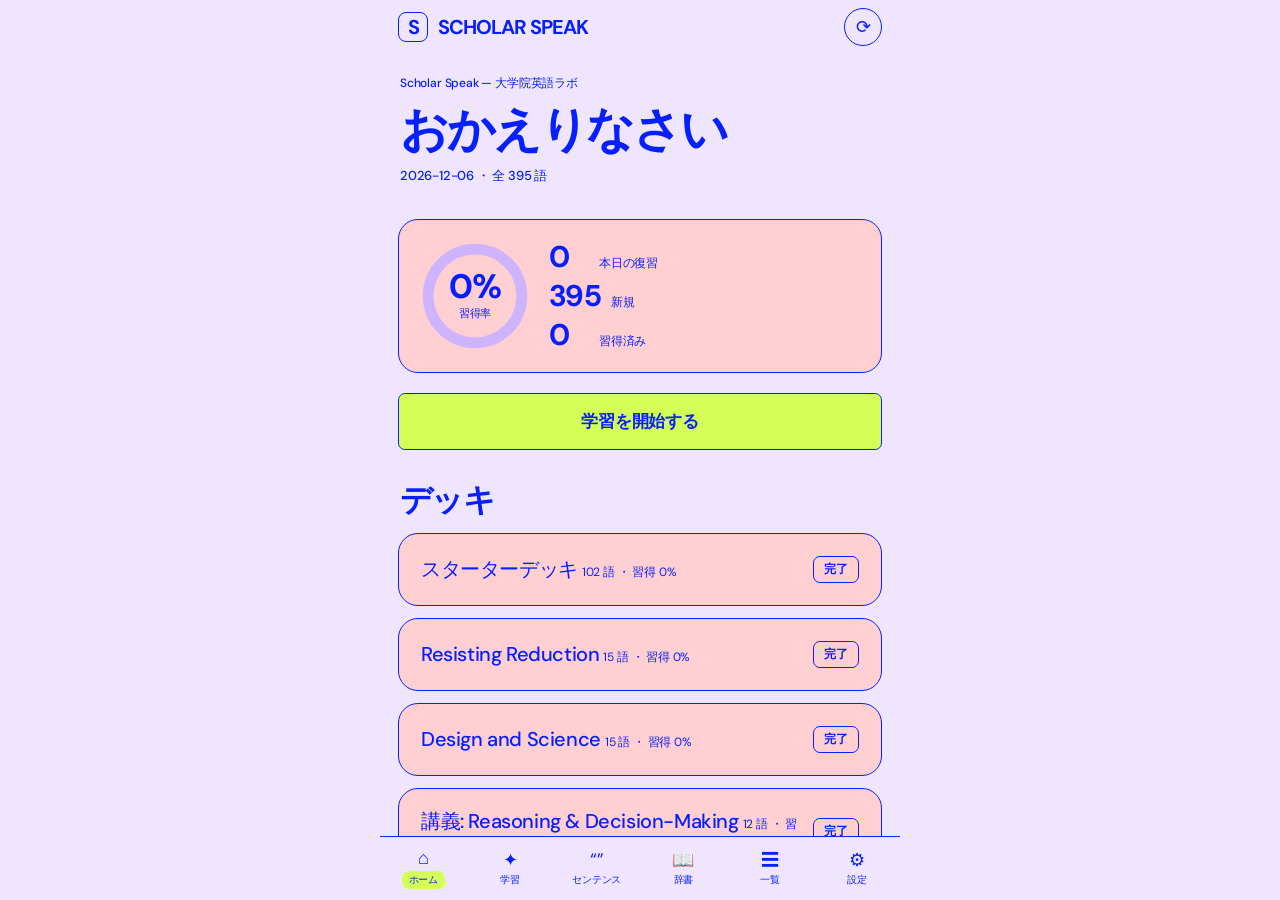
==== commit e2a47da5: "デザインをBEHAVE Candy(コバルト×ライム×ラベンダー)に刷新・例文リピート🔊追加・単語→例文の自動読上げ・穴埋め廃止・個人メモ系デッキをスターターに統合" ====
--- a/index.html
+++ b/index.html
@@ -3,7 +3,7 @@
 <head>
   <meta charset="UTF-8" />
   <meta name="viewport" content="width=device-width, initial-scale=1.0, viewport-fit=cover, maximum-scale=1.0, user-scalable=no" />
-  <meta name="theme-color" content="#8584bd" />
+  <meta name="theme-color" content="#efe5ff" />
   <meta name="apple-mobile-web-app-capable" content="yes" />
   <meta name="apple-mobile-web-app-status-bar-style" content="default" />
   <meta name="robots" content="noindex, nofollow" />
@@ -127,10 +127,6 @@
           </div>
           <div class="sentence-topbar">
             <span class="study-count" id="sentCount">0 / 0</span>
-            <label class="blank-toggle">
-              <input type="checkbox" id="blankToggle" />
-              <span>穴埋め</span>
-            </label>
           </div>
           <div class="sentence-card card" id="sentenceCard">
             <span class="sent-scene-badge" id="sentScene">presentation</span>
--- a/css/style.css
+++ b/css/style.css
@@ -1,47 +1,55 @@
 /* ==========================================================================
    Scholar Speak — style.css
-   "Flying Papers" — riso cardstock poster. Dusk Violet stage, Bone White
-   cards (6px), pill buttons (100px), Hi-Vis Yellow outline actions.
-   Light theme ONLY. Flat litho: color planes + hairline borders. No shadows,
-   no gradients, no heavy translucency.
+   "BEHAVE Candy" — neon candy pop. One cobalt blue carries every word, frame
+   and icon; lime is the punctuation (moving / shouting moments only). Page is
+   a soft lavender that glows from within, never white. Depth is built from a
+   3-step lavender ladder (#efe5ff -> #dfceff -> #ceb3ff) plus 1px cobalt
+   frames. NO shadows, NO gradients. Light theme ONLY. iPhone 390px first.
    ========================================================================== */
 
+@import url('https://fonts.googleapis.com/css2?family=DM+Sans:ital,opsz,wght@0,9..40,400;0,9..40,500;0,9..40,700&display=swap');
+
 :root {
-  /* ---- Palette (STYLE.md tokens) ---- */
-  --dusk-violet:    #8584bd;  /* stage / page background */
-  --hi-vis-yellow:  #f4ed36;  /* outline actions + emphasis labels */
-  --buttery-yellow: #f9cc73;  /* secondary headings / soft frames */
-  --lilac-shadow:   #61609a;  /* nested block backgrounds / tabbar */
-  --bubblegum-pink: #f8c1ba;  /* confetti card */
-  --matcha-cream:   #b5c995;  /* confetti card */
-  --magenta-punch:  #ac4f98;  /* accent card */
-  --firecracker-red:#c94245;  /* emphasis band */
-  --bone-white:     #f9f5f2;  /* light card faces / hairlines / text on violet */
-  --ink-black:      #1a1a1a;  /* body + borders on light faces */
-  --pure-black:     #000000;  /* text on yellow faces / strongest border */
+  /* ---- Palette (STYLE.md BEHAVE Candy tokens) ---- */
+  --cobalt:       #061fff;  /* every body / heading / border / icon / filled CTA text. the only voice */
+  --lime:         #d3ff56;  /* filled actions + selected state + focus. punctuation, never a wide plane */
+  --blush:        #ffcfd1;  /* word / deck card fill. softens cobalt+lime */
+  --lavender:     #efe5ff;  /* full-page background. replaces white & grey */
+  --lilac-bloom:  #ceb3ff;  /* lifted card face / hover (depth without shadow) */
+  --soft-lilac:   #dfceff;  /* input backgrounds + quiz choices */
+  --paper:        #ffffff;  /* text on filled cobalt CTA / on cobalt band ONLY. never page bg */
 
   /* ---- Semantic aliases ---- */
-  --stage: var(--dusk-violet);
-  --card: var(--bone-white);
-  --ink: var(--ink-black);
-  --on-violet: var(--bone-white);
-
-  /* ---- Radii (signature contrast) ---- */
-  --radius-card: 6px;   /* cards: absolute */
-  --radius-pill: 100px; /* buttons + tags */
+  --stage: var(--lavender);
+  --ink:   var(--cobalt);       /* all text is cobalt */
+  --line:  var(--cobalt);       /* all borders are 1px cobalt */
+
+  /* ---- Radii ---- */
+  --radius-card: 20px;    /* cards */
+  --radius-ctl:  6.95px;  /* buttons + inputs (never a 9999 pill) */
+  --radius-round:25px;    /* round arrow / speak buttons */
 
   /* ---- Typography ---- */
-  --display: 'Founders Grotesk Condensed', 'Arial Narrow', 'Avenir Next Condensed', 'Helvetica Neue', system-ui, sans-serif;
-  --sans: -apple-system, BlinkMacSystemFont, 'Inter', 'Segoe UI', 'Hiragino Sans', 'Hiragino Kaku Gothic ProN', 'Noto Sans JP', Meiryo, sans-serif;
-  --mono: 'JetBrains Mono', ui-monospace, Menlo, monospace;
+  --sans: 'DM Sans', 'Inter', -apple-system, BlinkMacSystemFont, 'Segoe UI',
+          'Hiragino Sans', 'Hiragino Kaku Gothic ProN', 'Noto Sans JP', Meiryo, sans-serif;
+  --display: var(--sans);
+  --mono: var(--sans);
+
+  /* signature negative tracking for large display */
+  --tr-display: -0.05em;
+  --tr-h32:     -0.022em;
+  --tr-h24:     -0.02em;
+  --tr-small:   -0.015em;
 
   /* ---- Metrics ---- */
-  --pad: 17px;   /* card padding + element gap */
-  --gap: 17px;
-  --section: 40px;
+  --pad: 20px;
+  --gap: 20px;
+  --card-pad: 22px;
+  --section: 34px;
   --safe-t: env(safe-area-inset-top, 0px);
   --safe-b: env(safe-area-inset-bottom, 0px);
   --tabbar-h: 64px;
+  --bw: 1px;               /* frame weight: 1px cobalt everywhere */
 }
 
 * { box-sizing: border-box; margin: 0; padding: 0; }
@@ -49,8 +57,10 @@
 html, body {
   height: 100%;
   background: var(--stage);
-  color: var(--on-violet);
-  font-family: var(--sans);
+  color: var(--ink);
+  font-family: var(--sans);
+  font-weight: 400;
+  letter-spacing: var(--tr-small);
   -webkit-font-smoothing: antialiased;
   text-rendering: optimizeLegibility;
 }
@@ -74,13 +84,13 @@
   background: var(--stage);
 }
 
-/* ---------- App bar (transparent, centered wordmark) ---------- */
+/* ---------- App bar (lavender, centered wordmark) ---------- */
 .appbar {
   position: sticky;
   top: 0;
   z-index: 30;
   padding-top: var(--safe-t);
-  background: transparent;
+  background: var(--stage);
 }
 .appbar-inner {
   height: 54px;
@@ -93,33 +103,34 @@
 .brand-mark {
   width: 30px; height: 30px;
   display: grid; place-items: center;
-  background: var(--hi-vis-yellow);
-  color: var(--pure-black);
-  border: 2px solid var(--pure-black);
+  background: var(--lavender);
+  color: var(--cobalt);
+  border: var(--bw) solid var(--cobalt);
   border-radius: 8px;
   font-family: var(--display);
-  font-weight: 900;
-  font-size: 22px;
+  font-weight: 700;
+  font-size: 20px;
   line-height: 1;
+  letter-spacing: var(--tr-display);
 }
 .brand-name {
   font-family: var(--display);
-  font-weight: 800;
-  font-size: 22px;
-  letter-spacing: 0.04em;
+  font-weight: 700;
+  font-size: 20px;
+  letter-spacing: var(--tr-display);
   text-transform: uppercase;
-  color: var(--hi-vis-yellow);
+  color: var(--cobalt);
 }
 .appbar-actions { display: flex; gap: 8px; }
 .icon-btn {
   width: 38px; height: 38px;
-  border: 2px solid var(--on-violet);
+  border: var(--bw) solid var(--cobalt);
   background: transparent;
-  border-radius: var(--radius-pill);
-  font-size: 18px; color: var(--on-violet);
+  border-radius: var(--radius-round);
+  font-size: 18px; color: var(--cobalt);
   display: grid; place-items: center;
 }
-.icon-btn:active { background: var(--lilac-shadow); }
+.icon-btn:active { background: var(--lilac-bloom); }
 
 /* ---------- Main / screens ---------- */
 .main {
@@ -133,52 +144,52 @@
   padding: 18px 18px calc(var(--tabbar-h) + var(--safe-b) + 28px);
 }
 
-/* ---------- Cards (Bone White, 6px, flat) ---------- */
+/* ---------- Cards (blush / soft-lilac faces, 20px, 1px cobalt frame) ---------- */
 .card {
-  background: var(--card);
+  background: var(--blush);
   color: var(--ink);
-  border: 2px solid var(--ink);
+  border: var(--bw) solid var(--cobalt);
   border-radius: var(--radius-card);
 }
 
 /* ---------- Hero ---------- */
 .hero { margin: 4px 2px var(--section); }
 .hero-eyebrow {
-  font-family: var(--mono);
-  font-size: 12px;
-  color: var(--on-violet);
-  letter-spacing: 0.05em;
-  line-height: 1.2;
+  font-family: var(--sans);
+  font-size: 12px; font-weight: 500;
+  color: var(--cobalt);
+  letter-spacing: var(--tr-small);
+  line-height: 1.3;
 }
 .hero-eyebrow a.hero-link { color: inherit; text-decoration: underline; text-underline-offset: 3px; }
 .hero-title {
   font-family: var(--display);
-  font-size: clamp(46px, 16vw, 84px);
-  font-weight: 900;
-  line-height: 0.85;
-  letter-spacing: 0.02em;
-  color: var(--hi-vis-yellow);
+  font-size: clamp(40px, 15vw, 72px);
+  font-weight: 700;
+  line-height: 1.0;
+  letter-spacing: var(--tr-display);
+  color: var(--cobalt);
   margin-top: 12px;
-  text-transform: uppercase;
 }
 .hero-sub {
-  font-family: var(--mono);
-  color: var(--on-violet);
-  font-size: 12px;
-  letter-spacing: 0.05em;
+  font-family: var(--sans);
+  color: var(--cobalt);
+  font-size: 13px; font-weight: 500;
+  letter-spacing: var(--tr-small);
   margin-top: 12px;
 }
 
-/* ---------- Ring / progress card -> flat number poster ---------- */
+/* ---------- Ring / progress card ---------- */
 .ring-card {
   display: flex; align-items: center; gap: var(--gap);
-  padding: var(--pad); margin-bottom: var(--gap);
+  padding: var(--card-pad); margin-bottom: var(--gap);
+  background: var(--blush);
 }
 .ring-wrap { position: relative; width: 108px; height: 108px; flex-shrink: 0; }
 .ring { width: 108px; height: 108px; transform: rotate(-90deg); }
-.ring-track { fill: none; stroke: var(--dusk-violet); stroke-width: 12; opacity: 0.28; }
+.ring-track { fill: none; stroke: var(--lilac-bloom); stroke-width: 12; }
 .ring-fill {
-  fill: none; stroke: var(--magenta-punch); stroke-width: 12;
+  fill: none; stroke: var(--cobalt); stroke-width: 12;
   stroke-linecap: butt;
   stroke-dasharray: 326.7;
   stroke-dashoffset: 326.7;
@@ -189,93 +200,89 @@
   display: flex; flex-direction: column;
   align-items: center; justify-content: center;
 }
-.ring-pct { font-family: var(--display); font-size: 34px; font-weight: 900; line-height: 0.9; color: var(--ink); }
-.ring-lbl { font-family: var(--mono); font-size: 11px; letter-spacing: 0.05em; color: var(--ink); margin-top: 2px; }
+.ring-pct { font-family: var(--display); font-size: 34px; font-weight: 700; line-height: 0.9; letter-spacing: var(--tr-h32); color: var(--cobalt); }
+.ring-lbl { font-family: var(--sans); font-size: 11px; font-weight: 500; letter-spacing: var(--tr-small); color: var(--cobalt); margin-top: 3px; }
 .ring-stats { flex: 1; display: flex; flex-direction: column; gap: 10px; }
 .stat { display: flex; align-items: baseline; gap: 10px; }
 .stat-num {
-  font-family: var(--display); font-size: 30px; font-weight: 900; line-height: 0.9;
-  min-width: 40px; color: var(--ink);
-}
-.stat-lbl { font-family: var(--mono); font-size: 11px; letter-spacing: 0.04em; color: var(--ink); }
-
-/* ---------- Buttons (pills) ---------- */
+  font-family: var(--display); font-size: 30px; font-weight: 700; line-height: 0.9;
+  letter-spacing: var(--tr-h32); min-width: 40px; color: var(--cobalt);
+}
+.stat-lbl { font-family: var(--sans); font-size: 12px; font-weight: 500; letter-spacing: var(--tr-small); color: var(--cobalt); }
+
+/* ---------- Buttons (6.95px, flat) ---------- */
 .btn {
-  border: 2px solid var(--ink);
-  border-radius: var(--radius-pill);
+  border: var(--bw) solid var(--cobalt);
+  border-radius: var(--radius-ctl);
+  font-family: var(--sans);
   font-size: 16px; font-weight: 700;
-  letter-spacing: 0.05em;
+  letter-spacing: var(--tr-small);
   padding: 13px 22px;
-  background: var(--card); color: var(--ink);
+  background: transparent; color: var(--cobalt);
   transition: transform .08s;
 }
 .btn:active { transform: scale(.97); }
-/* Primary = Gate Pill: cream fill + black text + black border */
-.btn-primary { background: var(--bone-white); color: var(--pure-black); border-color: var(--pure-black); }
-.btn-primary:active { background: var(--buttery-yellow); }
-/* Ghost = Hi-Vis Yellow outline (transparent, yellow border + yellow text) */
-.btn-ghost { background: transparent; border: 2px solid var(--hi-vis-yellow); color: var(--hi-vis-yellow); }
-.btn-danger { background: transparent; border: 2px solid var(--firecracker-red); color: var(--firecracker-red); }
+/* Primary = filled lime + cobalt text (main action) */
+.btn-primary { background: var(--lime); color: var(--cobalt); border-color: var(--cobalt); }
+.btn-primary:active { background: var(--lime); }
+/* Ghost = cobalt outline (transparent + cobalt border + cobalt text) */
+.btn-ghost { background: transparent; border: var(--bw) solid var(--cobalt); color: var(--cobalt); }
+/* Danger = cobalt outline; blush wash on press (no 3rd accent color) */
+.btn-danger { background: transparent; border: var(--bw) solid var(--cobalt); color: var(--cobalt); }
+.btn-danger:active { background: var(--blush); }
 .btn-lg { padding: 16px 24px; font-size: 17px; }
 .btn-block { display: block; width: 100%; }
-/* TTS = yellow outline pill */
-.btn-tts { background: transparent; border: 2px solid var(--hi-vis-yellow); color: var(--hi-vis-yellow); }
+/* TTS = cobalt outline */
+.btn-tts { background: transparent; border: var(--bw) solid var(--cobalt); color: var(--cobalt); }
 
 /* ---------- Section / page titles ---------- */
 .section-title, .page-title {
   font-family: var(--display);
-  font-weight: 900;
-  line-height: 0.9;
-  letter-spacing: 0.02em;
-  text-transform: uppercase;
-  color: var(--hi-vis-yellow);
-}
-.section-title { font-size: 34px; margin: var(--section) 2px 16px; }
-.page-title { font-size: clamp(38px, 13vw, 60px); margin: 4px 2px 14px; }
+  font-weight: 700;
+  line-height: 1.02;
+  letter-spacing: var(--tr-display);
+  color: var(--cobalt);
+}
+.section-title { font-size: 32px; margin: var(--section) 2px 16px; }
+.page-title { font-size: clamp(32px, 11vw, 48px); margin: 4px 2px 14px; }
 .page-sub {
-  font-family: var(--mono);
-  color: var(--on-violet); font-size: 12px; letter-spacing: 0.04em;
+  font-family: var(--sans);
+  color: var(--cobalt); font-size: 13px; font-weight: 500; letter-spacing: var(--tr-small);
   margin: 0 2px 16px;
 }
 
-/* ---------- Deck list (confetti cards) ---------- */
+/* ---------- Deck list (Blush Puck cards) ---------- */
 .deck-list { display: flex; flex-direction: column; gap: 12px; }
 .deck-item {
   display: flex; align-items: center; gap: 14px;
-  padding: var(--pad);
-  color: var(--ink-black);
-  border: 2px solid var(--ink-black);
+  padding: var(--card-pad);
+  background: var(--blush);
+  color: var(--cobalt);
+  border: var(--bw) solid var(--cobalt);
   border-radius: var(--radius-card);
   text-align: left; width: 100%;
-}
-/* confetti rotation: pink / matcha / magenta / red, one per card */
-.deck-item:nth-child(4n+1) { background: var(--bubblegum-pink); }
-.deck-item:nth-child(4n+2) { background: var(--matcha-cream); }
-.deck-item:nth-child(4n+3) { background: var(--magenta-punch); color: var(--bone-white); border-color: var(--pure-black); }
-.deck-item:nth-child(4n+4) { background: var(--firecracker-red); color: var(--bone-white); border-color: var(--pure-black); }
+  transition: background .12s;
+}
+.deck-item:active { background: var(--lilac-bloom); }
 .deck-badge {
   width: 44px; height: 44px; flex-shrink: 0;
-  border-radius: var(--radius-card);
-  background: var(--bone-white);
-  color: var(--ink-black);
-  border: 2px solid currentColor;
+  border-radius: 14px;
+  background: var(--lavender);
+  color: var(--cobalt);
+  border: var(--bw) solid var(--cobalt);
   display: grid; place-items: center;
-  font-family: var(--display); font-size: 24px; font-weight: 900;
-}
-.deck-item:nth-child(4n+3) .deck-badge,
-.deck-item:nth-child(4n+4) .deck-badge { color: var(--bone-white); }
-.deck-item:nth-child(4n+3) .deck-badge span,
-.deck-item:nth-child(4n+4) .deck-badge span { color: var(--ink-black); }
+  font-family: var(--display); font-size: 22px; font-weight: 700; letter-spacing: var(--tr-display);
+}
 .deck-meta { flex: 1; min-width: 0; }
-.deck-name { font-family: var(--display); font-weight: 800; font-size: 20px; line-height: 0.95; white-space: nowrap; overflow: hidden; text-overflow: ellipsis; text-transform: uppercase; }
-.deck-sub { font-family: var(--mono); font-size: 11px; letter-spacing: 0.03em; margin-top: 4px; }
+.deck-name { font-family: var(--display); font-weight: 500; font-size: 20px; line-height: 1.05; letter-spacing: var(--tr-h24); white-space: nowrap; overflow: hidden; text-overflow: ellipsis; color: var(--cobalt); }
+.deck-sub { font-family: var(--sans); font-size: 12px; font-weight: 400; letter-spacing: var(--tr-small); color: var(--cobalt); margin-top: 4px; }
 .deck-due {
-  font-family: var(--mono); font-size: 11px; font-weight: 700; letter-spacing: 0.03em;
-  background: var(--hi-vis-yellow); color: var(--pure-black);
-  border: 2px solid var(--pure-black);
-  border-radius: var(--radius-pill); padding: 4px 10px; flex-shrink: 0;
-}
-.deck-due.zero { background: transparent; color: currentColor; border-color: currentColor; }
+  font-family: var(--sans); font-size: 12px; font-weight: 700; letter-spacing: var(--tr-small);
+  background: var(--lime); color: var(--cobalt);
+  border: var(--bw) solid var(--cobalt);
+  border-radius: var(--radius-ctl); padding: 4px 10px; flex-shrink: 0;
+}
+.deck-due.zero { background: transparent; color: var(--cobalt); border-color: var(--cobalt); }
 
 /* ---------- Study screen ---------- */
 #screen-study { display: flex; flex-direction: column; height: 100%; }
@@ -284,14 +291,14 @@
   padding: 16px 18px 6px;
 }
 .progress-bar {
-  flex: 1; height: 8px; background: var(--lilac-shadow);
-  border: 2px solid var(--on-violet); border-radius: var(--radius-pill); overflow: hidden;
+  flex: 1; height: 10px; background: var(--lavender);
+  border: var(--bw) solid var(--cobalt); border-radius: var(--radius-ctl); overflow: hidden;
 }
 .progress-bar-fill {
-  height: 100%; width: 0%; background: var(--hi-vis-yellow);
+  height: 100%; width: 0%; background: var(--lime);
   transition: width .3s ease;
 }
-.study-count { font-family: var(--mono); font-size: 12px; letter-spacing: 0.04em; color: var(--on-violet); font-variant-numeric: tabular-nums; }
+.study-count { font-family: var(--sans); font-size: 13px; font-weight: 500; letter-spacing: var(--tr-small); color: var(--cobalt); font-variant-numeric: tabular-nums; }
 
 .study-body {
   flex: 1; display: flex; align-items: center; justify-content: center;
@@ -308,8 +315,8 @@
 .flashcard-face {
   position: absolute; inset: 0;
   backface-visibility: hidden; -webkit-backface-visibility: hidden;
-  background: var(--card); color: var(--ink);
-  border: 2px solid var(--ink);
+  background: var(--blush); color: var(--cobalt);
+  border: var(--bw) solid var(--cobalt);
   border-radius: var(--radius-card);
   overflow-y: auto;
   -webkit-overflow-scrolling: touch;
@@ -319,129 +326,114 @@
   align-items: center; justify-content: center;
   text-align: center; padding: 24px 18px;
 }
-.flashcard-back { transform: rotateY(180deg); padding: var(--pad); }
-
-/* mono tag-style badge */
+.flashcard-back { transform: rotateY(180deg); padding: var(--card-pad); background: var(--soft-lilac); }
+
+/* type badge (WORD / PHRASE) */
 .fc-type-badge {
-  font-family: var(--mono);
-  font-size: 11px; font-weight: 700; letter-spacing: .06em;
-  color: var(--ink); background: transparent;
-  padding: 3px 11px; border: 2px solid var(--ink); border-radius: var(--radius-pill);
+  font-family: var(--sans);
+  font-size: 11px; font-weight: 700; letter-spacing: var(--tr-small);
+  color: var(--cobalt); background: transparent;
+  padding: 3px 11px; border: var(--bw) solid var(--cobalt); border-radius: var(--radius-ctl);
   text-transform: uppercase; margin-bottom: 20px;
 }
-/* poster-sized display term */
+/* poster-sized display term (fitTermFont shrinks this to fit) */
 .fc-term {
   font-family: var(--display);
   font-size: clamp(48px, 18vw, 96px);
-  font-weight: 900;
-  letter-spacing: 0.02em; line-height: 0.85;
-  color: var(--ink);
-  text-transform: uppercase;
-  /* never split a word mid-glyph; JS shrinks font to fit */
+  font-weight: 700;
+  letter-spacing: var(--tr-display); line-height: 0.95;
+  color: var(--cobalt);
   overflow-wrap: normal;
   word-break: keep-all;
   max-width: 100%;
 }
-/* single-word terms: no wrapping at all, JS fits font-size */
 .fc-term.is-single { white-space: nowrap; }
-/* multi-word terms/phrases: wrap only at spaces */
 .fc-term.is-multi { white-space: normal; overflow-wrap: normal; }
-.fc-ipa { font-family: var(--mono); color: var(--ink); font-size: 13px; letter-spacing: 0.03em; margin-top: 16px; }
-.fc-pos { font-family: var(--mono); color: var(--ink); font-size: 11px; letter-spacing: 0.04em; margin-top: 6px; text-transform: uppercase; }
+.fc-ipa { font-family: var(--sans); color: var(--cobalt); font-size: 14px; font-weight: 500; letter-spacing: var(--tr-small); margin-top: 16px; }
+.fc-pos { font-family: var(--sans); color: var(--cobalt); font-size: 11px; font-weight: 500; letter-spacing: var(--tr-small); margin-top: 6px; text-transform: uppercase; }
 .fc-speak {
-  margin-top: 24px; width: 56px; height: 56px; border-radius: 50%;
-  background: transparent; color: var(--ink);
-  font-size: 22px; border: 2px solid var(--ink); display: grid; place-items: center;
-}
-.fc-speak:active { transform: scale(.92); background: var(--buttery-yellow); }
-.fc-hint-flip { font-family: var(--mono); margin-top: 20px; color: var(--ink); font-size: 11px; letter-spacing: 0.04em; opacity: .7; }
+  margin-top: 24px; width: 56px; height: 56px; border-radius: var(--radius-round);
+  background: transparent; color: var(--cobalt);
+  font-size: 22px; border: var(--bw) solid var(--cobalt); display: grid; place-items: center;
+}
+.fc-speak:active { transform: scale(.92); background: var(--lime); }
+.fc-hint-flip { font-family: var(--sans); margin-top: 20px; color: var(--cobalt); font-size: 12px; font-weight: 500; letter-spacing: var(--tr-small); opacity: .7; }
 
 /* Back face content */
 .fc-back-head { display: flex; align-items: baseline; gap: 10px; flex-wrap: wrap; margin-bottom: 8px; }
-.fc-back-term { font-family: var(--display); font-size: 34px; font-weight: 900; line-height: 0.9; text-transform: uppercase; color: var(--ink); overflow-wrap: normal; word-break: keep-all; }
-.fc-back-ipa { font-family: var(--mono); font-size: 12px; letter-spacing: 0.03em; color: var(--ink); }
-.fc-meaning { font-size: 20px; font-weight: 700; margin: 8px 0 4px; color: var(--ink); }
-.fc-gloss { font-size: 14px; color: var(--ink); opacity: .75; margin-bottom: 16px; }
+.fc-back-term { font-family: var(--display); font-size: 32px; font-weight: 700; line-height: 0.95; letter-spacing: var(--tr-h32); color: var(--cobalt); overflow-wrap: normal; word-break: keep-all; }
+.fc-back-ipa { font-family: var(--sans); font-size: 13px; font-weight: 500; letter-spacing: var(--tr-small); color: var(--cobalt); }
+.fc-meaning { font-size: 20px; font-weight: 700; letter-spacing: var(--tr-small); margin: 8px 0 4px; color: var(--cobalt); }
+.fc-gloss { font-size: 14px; font-weight: 400; color: var(--cobalt); opacity: .8; margin-bottom: 16px; }
 
 .fc-block { margin-bottom: var(--gap); }
 .fc-block-label {
-  font-family: var(--mono);
-  font-size: 11px; font-weight: 700; letter-spacing: .06em;
-  color: var(--ink); text-transform: uppercase; margin-bottom: 6px;
-}
-.fc-block p, .fc-block li { font-size: 14px; line-height: 1.55; color: var(--ink); }
-.fc-block .ja { color: var(--ink); opacity: .7; }
-
-/* context_quote — Hi-Vis Yellow band + pure black text */
+  font-family: var(--sans);
+  font-size: 11px; font-weight: 500; letter-spacing: var(--tr-small);
+  color: var(--cobalt); text-transform: uppercase; margin-bottom: 6px;
+}
+.fc-block p, .fc-block li { font-size: 14px; font-weight: 400; line-height: 1.6; color: var(--cobalt); }
+.fc-block .ja { color: var(--cobalt); opacity: .78; }
+
+/* context_quote — filled cobalt band + white text (the ONE white-text spot) */
 .quote-block {
-  background: var(--hi-vis-yellow);
-  border: 2px solid var(--pure-black);
+  background: var(--cobalt);
+  border: var(--bw) solid var(--cobalt);
   border-radius: var(--radius-card);
-  padding: 13px 15px; margin: 4px 0 var(--gap);
+  padding: 15px 16px; margin: 4px 0 var(--gap);
 }
 .quote-label {
-  font-family: var(--mono);
-  font-size: 10px; font-weight: 700; letter-spacing: .07em;
-  color: var(--pure-black); text-transform: uppercase; margin-bottom: 6px;
-}
-.quote-en { font-size: 16px; font-weight: 700; line-height: 1.45; color: var(--pure-black); }
-.quote-ja { font-size: 13px; color: var(--pure-black); margin-top: 6px; }
-.quote-src { font-family: var(--mono); font-size: 10px; letter-spacing: 0.03em; color: var(--pure-black); margin-top: 8px; }
-
-.ex-item { padding: 9px 0; border-top: 2px solid var(--ink); }
+  font-family: var(--sans);
+  font-size: 10px; font-weight: 700; letter-spacing: 0.02em;
+  color: var(--paper); text-transform: uppercase; margin-bottom: 6px;
+}
+.quote-en { font-size: 16px; font-weight: 700; line-height: 1.5; letter-spacing: var(--tr-small); color: var(--paper); }
+.quote-ja { font-size: 13px; font-weight: 400; color: var(--paper); opacity: .92; margin-top: 6px; }
+.quote-src { font-family: var(--sans); font-size: 10px; font-weight: 500; color: var(--paper); opacity: .85; margin-top: 8px; }
+
+.ex-item { padding: 10px 0; border-top: var(--bw) solid var(--cobalt); }
 .ex-item:first-child { border-top: none; }
-.ex-en { font-size: 14px; line-height: 1.5; color: var(--ink); }
-.ex-en .blank { color: var(--magenta-punch); font-weight: 800; }
-.ex-ja { font-size: 12.5px; color: var(--ink); opacity: .7; margin-top: 3px; }
-.ex-scene { font-family: var(--mono); font-size: 10px; color: var(--ink); text-transform: uppercase; letter-spacing: .05em; margin-top: 4px; opacity: .7; }
+.ex-en { font-size: 14px; font-weight: 500; line-height: 1.55; color: var(--cobalt); }
+.ex-en .blank { color: var(--cobalt); font-weight: 700; border-bottom: 2px solid var(--lime); }
+.ex-ja { font-size: 12.5px; font-weight: 400; color: var(--cobalt); opacity: .78; margin-top: 3px; }
+.ex-scene { font-family: var(--sans); font-size: 10px; font-weight: 500; color: var(--cobalt); text-transform: uppercase; letter-spacing: var(--tr-small); margin-top: 4px; opacity: .7; }
 
 .tag-row { display: flex; flex-wrap: wrap; gap: 6px; }
 .tag-chip {
-  font-family: var(--mono);
-  font-size: 11px; letter-spacing: 0.03em;
-  padding: 4px 11px; border-radius: var(--radius-pill);
-  background: transparent; color: var(--ink); border: 2px solid var(--ink);
+  font-family: var(--sans);
+  font-size: 11px; font-weight: 500; letter-spacing: var(--tr-small);
+  padding: 4px 11px; border-radius: var(--radius-ctl);
+  background: transparent; color: var(--cobalt); border: var(--bw) solid var(--cobalt);
 }
 .speak-inline {
-  border: 2px solid var(--ink); background: transparent; color: var(--ink);
-  border-radius: var(--radius-pill); padding: 3px 11px; font-size: 13px; margin-left: 6px;
-}
-
-/* Grade buttons — per STYLE.md mapping */
+  border: var(--bw) solid var(--cobalt); background: transparent; color: var(--cobalt);
+  border-radius: var(--radius-round); padding: 3px 11px; font-size: 13px; margin-left: 6px;
+}
+
+/* Grade buttons */
 .study-actions {
   display: grid; grid-template-columns: 1fr 1fr auto; gap: 10px; align-items: center;
   padding: 12px 18px calc(var(--tabbar-h) + var(--safe-b) + 16px);
 }
 .grade-btn {
   display: flex; align-items: center; justify-content: center; gap: 7px;
-  padding: 13px 10px; border-radius: var(--radius-pill);
-  border: 2px solid transparent; background: transparent;
+  padding: 13px 10px; border-radius: var(--radius-ctl);
+  border: var(--bw) solid var(--cobalt); background: transparent;
   font-family: var(--sans);
   transition: transform .08s;
 }
 .grade-btn:active { transform: scale(.95); }
 .grade-emoji { font-size: 15px; line-height: 1; }
-.grade-txt { font-size: 14px; font-weight: 700; letter-spacing: 0.03em; }
-/* もう一度 = Bone White underline text link (mono) */
-.grade-again {
-  background: transparent; border: none;
-  padding: 13px 6px;
-}
-.grade-again .grade-emoji { color: var(--on-violet); }
-.grade-again .grade-txt {
-  font-family: var(--mono); font-size: 12px; letter-spacing: 0.04em;
-  color: var(--on-violet); text-decoration: underline; text-underline-offset: 3px;
-}
-/* あいまい = Hi-Vis Yellow outline pill */
-.grade-hard {
-  background: transparent; border: 2px solid var(--hi-vis-yellow);
-}
-.grade-hard .grade-emoji, .grade-hard .grade-txt { color: var(--hi-vis-yellow); }
-/* 覚えた! = cream (Gate) pill + black text */
-.grade-good {
-  background: var(--bone-white); border: 2px solid var(--pure-black);
-}
-.grade-good .grade-emoji, .grade-good .grade-txt { color: var(--pure-black); }
+.grade-txt { font-size: 14px; font-weight: 700; letter-spacing: var(--tr-small); }
+/* もう一度 = cobalt outline (subdued, transparent) */
+.grade-again { background: transparent; border: var(--bw) solid var(--cobalt); padding: 13px 8px; }
+.grade-again .grade-emoji, .grade-again .grade-txt { color: var(--cobalt); }
+/* わからない = blush fill + cobalt text */
+.grade-hard { background: var(--blush); border: var(--bw) solid var(--cobalt); }
+.grade-hard .grade-emoji, .grade-hard .grade-txt { color: var(--cobalt); }
+/* 覚えた! = lime fill + cobalt text (the win) */
+.grade-good { background: var(--lime); border: var(--bw) solid var(--cobalt); }
+.grade-good .grade-emoji, .grade-good .grade-txt { color: var(--cobalt); }
 
 /* Study done */
 .study-done {
@@ -449,9 +441,9 @@
   align-items: center; justify-content: center; text-align: center;
   padding: 30px; gap: 14px;
 }
-.done-icon { font-size: 52px; color: var(--hi-vis-yellow); }
-.study-done h2 { font-family: var(--display); font-size: 44px; font-weight: 900; line-height: 0.9; text-transform: uppercase; color: var(--hi-vis-yellow); }
-.study-done p { font-family: var(--mono); color: var(--on-violet); font-size: 12px; letter-spacing: 0.04em; }
+.done-icon { font-size: 52px; color: var(--cobalt); }
+.study-done h2 { font-family: var(--display); font-size: 40px; font-weight: 700; line-height: 1.0; letter-spacing: var(--tr-display); color: var(--cobalt); }
+.study-done p { font-family: var(--sans); color: var(--cobalt); font-size: 13px; font-weight: 500; letter-spacing: var(--tr-small); }
 .study-done .btn { margin-top: 14px; }
 
 /* ---------- Sentence practice ---------- */
@@ -462,44 +454,44 @@
 }
 .blank-toggle {
   display: flex; align-items: center; gap: 8px;
-  font-family: var(--mono); font-size: 12px; letter-spacing: 0.04em; color: var(--on-violet);
+  font-family: var(--sans); font-size: 13px; font-weight: 500; letter-spacing: var(--tr-small); color: var(--cobalt);
   user-select: none;
 }
 .blank-toggle input {
   width: 42px; height: 24px; appearance: none; -webkit-appearance: none;
-  background: var(--lilac-shadow); border: 2px solid var(--on-violet);
-  border-radius: var(--radius-pill); position: relative; transition: background .15s;
-}
-.blank-toggle input:checked { background: var(--hi-vis-yellow); border-color: var(--pure-black); }
+  background: var(--soft-lilac); border: var(--bw) solid var(--cobalt);
+  border-radius: var(--radius-round); position: relative; transition: background .15s;
+}
+.blank-toggle input:checked { background: var(--lime); border-color: var(--cobalt); }
 .blank-toggle input::after {
-  content: ""; position: absolute; top: 1px; left: 1px;
-  width: 18px; height: 18px; border-radius: 50%; background: var(--bone-white);
-  border: 2px solid var(--pure-black);
+  content: ""; position: absolute; top: 2px; left: 2px;
+  width: 18px; height: 18px; border-radius: 50%; background: var(--cobalt);
   transition: transform .15s;
 }
 .blank-toggle input:checked::after { transform: translateX(18px); }
 
 .sentence-card {
-  padding: var(--pad); min-height: 240px;
+  padding: var(--card-pad); min-height: 240px;
   display: flex; flex-direction: column; position: relative;
+  background: var(--blush);
 }
 .sent-scene-badge {
   align-self: flex-start;
-  font-family: var(--mono);
-  font-size: 11px; font-weight: 700; letter-spacing: .06em;
-  color: var(--ink); background: transparent;
-  padding: 3px 11px; border: 2px solid var(--ink); border-radius: var(--radius-pill);
+  font-family: var(--sans);
+  font-size: 11px; font-weight: 700; letter-spacing: var(--tr-small);
+  color: var(--cobalt); background: transparent;
+  padding: 3px 11px; border: var(--bw) solid var(--cobalt); border-radius: var(--radius-ctl);
   text-transform: uppercase; margin-bottom: var(--gap);
 }
-.sent-term { font-family: var(--mono); font-size: 11px; color: var(--ink); margin-bottom: 10px; letter-spacing: .04em; text-transform: uppercase; opacity: .7; }
-.sent-ja { font-size: 19px; font-weight: 700; line-height: 1.5; color: var(--ink); }
-.sent-en-wrap { margin-top: 16px; padding-top: 16px; border-top: 2px solid var(--ink); }
-.sent-en { font-size: 20px; font-weight: 700; line-height: 1.5; color: var(--ink); }
-.sent-en .blank { color: var(--magenta-punch); font-weight: 800; letter-spacing: 1px; }
+.sent-term { font-family: var(--sans); font-size: 11px; font-weight: 500; color: var(--cobalt); margin-bottom: 10px; letter-spacing: var(--tr-small); text-transform: uppercase; opacity: .75; }
+.sent-ja { font-size: 19px; font-weight: 700; line-height: 1.5; letter-spacing: var(--tr-small); color: var(--cobalt); }
+.sent-en-wrap { margin-top: 16px; padding-top: 16px; border-top: var(--bw) solid var(--cobalt); }
+.sent-en { font-size: 20px; font-weight: 700; line-height: 1.5; letter-spacing: var(--tr-small); color: var(--cobalt); }
+.sent-en .blank { color: var(--cobalt); font-weight: 700; border-bottom: 2px solid var(--lime); letter-spacing: 1px; }
 .reveal-hint {
-  margin-top: auto; padding: 13px; border: 2px solid var(--ink);
-  border-radius: var(--radius-pill); background: transparent; color: var(--ink);
-  font-size: 14px; font-weight: 700; letter-spacing: 0.03em;
+  margin-top: auto; padding: 13px; border: var(--bw) solid var(--cobalt);
+  border-radius: var(--radius-ctl); background: transparent; color: var(--cobalt);
+  font-size: 14px; font-weight: 700; letter-spacing: var(--tr-small);
 }
 .sent-controls { margin-top: 16px; }
 .sent-controls .btn { width: 100%; }
@@ -509,153 +501,154 @@
 /* ---------- List / search ---------- */
 .search-wrap { margin-bottom: 12px; }
 .search-input {
-  width: 100%; padding: 13px 18px; border-radius: var(--radius-pill);
-  border: 2px solid var(--ink); background: var(--card); color: var(--ink);
-  font-size: 15px; -webkit-appearance: none;
-}
-.search-input::placeholder { color: var(--ink); opacity: .5; }
-.search-input:focus { outline: none; border-color: var(--magenta-punch); }
+  width: 100%; padding: 13px 18px; border-radius: var(--radius-ctl);
+  border: none; background: var(--soft-lilac); color: var(--cobalt);
+  font-size: 15px; font-weight: 500; letter-spacing: var(--tr-small); -webkit-appearance: none;
+}
+.search-input::placeholder { color: var(--cobalt); opacity: .55; }
+.search-input:focus { outline: 1px solid var(--cobalt); outline-offset: -1px; }
 .filter-row { display: flex; gap: 8px; margin-bottom: var(--gap); overflow-x: auto; padding-bottom: 2px; }
 .chip-select {
-  flex-shrink: 0; padding: 8px 14px; border-radius: var(--radius-pill);
-  border: 2px solid var(--on-violet); background: transparent;
-  font-family: var(--mono); font-size: 12px; letter-spacing: 0.03em; color: var(--on-violet);
+  flex-shrink: 0; padding: 8px 14px; border-radius: var(--radius-ctl);
+  border: var(--bw) solid var(--cobalt); background: transparent;
+  font-family: var(--sans); font-size: 12px; font-weight: 500; letter-spacing: var(--tr-small); color: var(--cobalt);
   -webkit-appearance: none; appearance: none;
 }
-.list-count { font-family: var(--mono); font-size: 11px; letter-spacing: 0.04em; color: var(--on-violet); margin: 0 2px 12px; }
+.list-count { font-family: var(--sans); font-size: 12px; font-weight: 500; letter-spacing: var(--tr-small); color: var(--cobalt); margin: 0 2px 12px; }
 .entry-list { display: flex; flex-direction: column; gap: 10px; }
 .entry-item {
   display: flex; align-items: center; gap: 12px;
-  padding: 14px 16px; background: var(--card); color: var(--ink);
-  border: 2px solid var(--ink); border-radius: var(--radius-card);
+  padding: 14px 16px; background: var(--blush); color: var(--cobalt);
+  border: var(--bw) solid var(--cobalt); border-radius: var(--radius-card);
   text-align: left; width: 100%;
-}
+  transition: background .12s;
+}
+.entry-item:active { background: var(--lilac-bloom); }
 .entry-main { flex: 1; min-width: 0; }
-.entry-term { font-family: var(--display); font-size: 22px; font-weight: 800; line-height: 0.95; text-transform: uppercase; color: var(--ink); overflow-wrap: normal; word-break: keep-all; }
-.entry-ja { display: block; font-family: var(--mono); font-size: 11px; letter-spacing: 0.02em; color: var(--ink); opacity: .7; margin-top: 4px; white-space: nowrap; overflow: hidden; text-overflow: ellipsis; }
-.status-dot { width: 12px; height: 12px; border-radius: 50%; flex-shrink: 0; border: 2px solid var(--ink); }
+.entry-term { font-family: var(--display); font-size: 22px; font-weight: 700; line-height: 1.0; letter-spacing: var(--tr-h24); color: var(--cobalt); overflow-wrap: normal; word-break: keep-all; }
+.entry-ja { display: block; font-family: var(--sans); font-size: 12px; font-weight: 400; letter-spacing: var(--tr-small); color: var(--cobalt); opacity: .78; margin-top: 4px; white-space: nowrap; overflow: hidden; text-overflow: ellipsis; }
+.status-dot { width: 12px; height: 12px; border-radius: 50%; flex-shrink: 0; border: var(--bw) solid var(--cobalt); }
 .status-new { background: transparent; }
-.status-learning { background: var(--buttery-yellow); }
-.status-review { background: var(--magenta-punch); }
-.status-mastered { background: var(--matcha-cream); }
-
-/* ---------- Dictionary (じっくり学習 / 読み物ページ) ---------- */
+.status-learning { background: var(--soft-lilac); }
+.status-review { background: var(--blush); }
+.status-mastered { background: var(--lime); }
+
+/* ---------- Dictionary (reading page) ---------- */
 .dict-controls { display: flex; flex-direction: column; gap: 10px; margin-bottom: var(--gap); }
 .dict-deck {
-  align-self: flex-start; padding: 8px 14px; border-radius: var(--radius-pill);
-  border: 2px solid var(--on-violet); background: transparent;
-  font-family: var(--mono); font-size: 12px; letter-spacing: 0.03em; color: var(--on-violet);
+  align-self: flex-start; padding: 8px 14px; border-radius: var(--radius-ctl);
+  border: var(--bw) solid var(--cobalt); background: transparent;
+  font-family: var(--sans); font-size: 12px; font-weight: 500; letter-spacing: var(--tr-small); color: var(--cobalt);
   -webkit-appearance: none; appearance: none; max-width: 100%;
 }
 .dict-search-wrap { margin-bottom: 0; }
 .dict-list { display: flex; flex-direction: column; gap: var(--gap); }
 
-/* one word = one reading card, fully expanded */
+/* one word = one reading card */
 .dict-card {
-  padding: var(--pad);
-  /* readability first: generous body copy, comfortable line-height */
+  padding: var(--card-pad);
+  background: var(--blush);
 }
 .dict-head { margin-bottom: 14px; }
 .dict-head-top { display: flex; align-items: center; justify-content: space-between; gap: 8px; margin-bottom: 12px; }
 .dict-type-badge {
-  font-family: var(--mono);
-  font-size: 11px; font-weight: 700; letter-spacing: .06em;
-  color: var(--ink); background: transparent;
-  padding: 3px 11px; border: 2px solid var(--ink); border-radius: var(--radius-pill);
+  font-family: var(--sans);
+  font-size: 11px; font-weight: 700; letter-spacing: var(--tr-small);
+  color: var(--cobalt); background: transparent;
+  padding: 3px 11px; border: var(--bw) solid var(--cobalt); border-radius: var(--radius-ctl);
   text-transform: uppercase;
 }
 .dict-status {
-  font-family: var(--mono); font-size: 11px; font-weight: 700; letter-spacing: .04em;
-  color: var(--ink); background: transparent;
-  padding: 3px 11px; border: 2px solid var(--ink); border-radius: var(--radius-pill);
+  font-family: var(--sans); font-size: 11px; font-weight: 700; letter-spacing: var(--tr-small);
+  color: var(--cobalt); background: transparent;
+  padding: 3px 11px; border: var(--bw) solid var(--cobalt); border-radius: var(--radius-ctl);
   display: inline-flex; align-items: center; gap: 6px;
 }
 .dict-status::before {
   content: ""; width: 9px; height: 9px; border-radius: 50%;
-  border: 2px solid var(--ink); flex-shrink: 0;
+  border: var(--bw) solid var(--cobalt); flex-shrink: 0;
 }
 .dict-status.status-new::before { background: transparent; }
-.dict-status.status-learning::before { background: var(--buttery-yellow); }
-.dict-status.status-review::before { background: var(--magenta-punch); }
-.dict-status.status-mastered::before { background: var(--matcha-cream); }
+.dict-status.status-learning::before { background: var(--soft-lilac); }
+.dict-status.status-review::before { background: var(--blush); }
+.dict-status.status-mastered::before { background: var(--lime); }
 
 .dict-term {
   font-family: var(--display);
   font-size: clamp(44px, 15vw, 80px);
-  font-weight: 900;
-  letter-spacing: 0.02em; line-height: 0.85;
-  color: var(--ink);
-  text-transform: uppercase;
+  font-weight: 700;
+  letter-spacing: var(--tr-display); line-height: 0.95;
+  color: var(--cobalt);
   overflow-wrap: normal; word-break: keep-all; max-width: 100%;
 }
 .dict-term.is-single { white-space: nowrap; }
 .dict-term.is-multi { white-space: normal; }
 .dict-metarow { display: flex; align-items: center; gap: 12px; margin-top: 14px; }
-.dict-ipa { font-family: var(--mono); color: var(--ink); font-size: 13px; letter-spacing: 0.03em; }
+.dict-ipa { font-family: var(--sans); color: var(--cobalt); font-size: 14px; font-weight: 500; letter-spacing: var(--tr-small); }
 .dict-speak {
-  width: 44px; height: 44px; border-radius: 50%;
-  background: transparent; color: var(--ink);
-  font-size: 18px; border: 2px solid var(--ink); display: grid; place-items: center; flex-shrink: 0;
-}
-.dict-speak:active { transform: scale(.92); background: var(--buttery-yellow); }
-.dict-pos { font-family: var(--mono); color: var(--ink); font-size: 11px; letter-spacing: 0.04em; margin-top: 10px; text-transform: uppercase; opacity: .8; }
-
-.dict-meaning { font-size: 21px; font-weight: 700; line-height: 1.5; margin: 4px 0 6px; color: var(--ink); }
-.dict-gloss { font-size: 15px; line-height: 1.6; color: var(--ink); opacity: .78; margin-bottom: 18px; }
-
-/* dictionary body copy: larger + airier than flashcard back (reading-first) */
+  width: 44px; height: 44px; border-radius: var(--radius-round);
+  background: transparent; color: var(--cobalt);
+  font-size: 18px; border: var(--bw) solid var(--cobalt); display: grid; place-items: center; flex-shrink: 0;
+}
+.dict-speak:active { transform: scale(.92); background: var(--lime); }
+.dict-pos { font-family: var(--sans); color: var(--cobalt); font-size: 11px; font-weight: 500; letter-spacing: var(--tr-small); margin-top: 10px; text-transform: uppercase; opacity: .85; }
+
+.dict-meaning { font-size: 21px; font-weight: 700; line-height: 1.5; letter-spacing: var(--tr-small); margin: 4px 0 6px; color: var(--cobalt); }
+.dict-gloss { font-size: 15px; font-weight: 400; line-height: 1.6; color: var(--cobalt); opacity: .82; margin-bottom: 18px; }
+
+/* dictionary body copy: larger + airier (reading-first) */
 .dict-card .fc-block p, .dict-card .ex-en, .dict-card .ex-ja { font-size: 15px; line-height: 1.7; }
 .dict-card .fc-block { margin-bottom: 18px; }
 
 .dict-lex-row { margin-bottom: 12px; }
 .dict-lex-row:last-child { margin-bottom: 0; }
 .dict-lex-label {
-  display: block; font-family: var(--mono);
-  font-size: 11px; font-weight: 700; letter-spacing: .06em;
-  color: var(--ink); text-transform: uppercase; margin-bottom: 7px;
+  display: block; font-family: var(--sans);
+  font-size: 11px; font-weight: 500; letter-spacing: var(--tr-small);
+  color: var(--cobalt); text-transform: uppercase; margin-bottom: 7px;
 }
 .dict-say { margin-left: 4px; padding: 1px 8px; font-size: 12px; }
 
-.dict-actions { margin-top: 18px; padding-top: 16px; border-top: 2px solid var(--ink); }
+.dict-actions { margin-top: 18px; padding-top: 16px; border-top: var(--bw) solid var(--cobalt); }
 .dict-learned-btn {
-  width: 100%; padding: 13px; border-radius: var(--radius-pill);
-  background: var(--bone-white); color: var(--pure-black);
-  border: 2px solid var(--pure-black);
-  font-size: 15px; font-weight: 700; letter-spacing: 0.04em;
+  width: 100%; padding: 13px; border-radius: var(--radius-ctl);
+  background: var(--lime); color: var(--cobalt);
+  border: var(--bw) solid var(--cobalt);
+  font-size: 15px; font-weight: 700; letter-spacing: var(--tr-small);
   transition: transform .08s;
 }
-.dict-learned-btn:active { transform: scale(.98); background: var(--buttery-yellow); }
+.dict-learned-btn:active { transform: scale(.98); }
 .dict-learned-btn.is-done {
-  background: var(--matcha-cream); border-color: var(--pure-black); color: var(--ink-black);
+  background: transparent; border-color: var(--cobalt); color: var(--cobalt);
   pointer-events: none;
 }
 
 /* ---------- Settings ---------- */
-.settings-group { padding: var(--pad); margin-bottom: var(--gap); }
-.settings-title { font-family: var(--display); font-size: 24px; font-weight: 900; line-height: 0.9; text-transform: uppercase; margin-bottom: 16px; color: var(--ink); }
+.settings-group { padding: var(--card-pad); margin-bottom: var(--gap); background: var(--blush); }
+.settings-title { font-family: var(--display); font-size: 24px; font-weight: 700; line-height: 1.0; letter-spacing: var(--tr-h24); margin-bottom: 16px; color: var(--cobalt); }
 .field { display: block; margin-bottom: var(--gap); }
 .field:last-of-type { margin-bottom: 12px; }
-.field-label { display: block; font-family: var(--mono); font-size: 11px; letter-spacing: 0.04em; color: var(--ink); text-transform: uppercase; margin-bottom: 8px; }
-.field-label em { color: var(--magenta-punch); font-weight: 700; }
+.field-label { display: block; font-family: var(--sans); font-size: 11px; font-weight: 500; letter-spacing: var(--tr-small); color: var(--cobalt); text-transform: uppercase; margin-bottom: 8px; }
+.field-label em { color: var(--cobalt); font-weight: 700; }
 .field-input {
-  width: 100%; padding: 11px 16px; border-radius: var(--radius-pill);
-  border: 2px solid var(--ink); background: transparent; color: var(--ink);
-  font-size: 14px; -webkit-appearance: none; appearance: none;
+  width: 100%; padding: 11px 16px; border-radius: var(--radius-ctl);
+  border: var(--bw) solid var(--cobalt); background: transparent; color: var(--cobalt);
+  font-size: 14px; font-weight: 500; -webkit-appearance: none; appearance: none;
 }
 input[type="range"] {
   width: 100%; -webkit-appearance: none; appearance: none;
-  height: 8px; border-radius: var(--radius-pill); background: var(--dusk-violet); opacity: .5;
-  border: 2px solid var(--ink);
+  height: 10px; border-radius: var(--radius-ctl); background: var(--lavender);
+  border: var(--bw) solid var(--cobalt);
 }
 input[type="range"]::-webkit-slider-thumb {
   -webkit-appearance: none; width: 24px; height: 24px; border-radius: 50%;
-  background: var(--hi-vis-yellow); border: 2px solid var(--pure-black);
+  background: var(--lime); border: var(--bw) solid var(--cobalt);
 }
 .stat-grid { display: grid; grid-template-columns: 1fr 1fr; gap: 12px; }
-.stat-box { text-align: center; padding: 14px; background: transparent; border: 2px solid var(--ink); border-radius: var(--radius-card); }
-.stat-box-num { font-family: var(--display); font-size: 34px; font-weight: 900; line-height: 0.9; display: block; color: var(--ink); }
-.stat-box-lbl { font-family: var(--mono); font-size: 10px; letter-spacing: 0.04em; text-transform: uppercase; color: var(--ink); margin-top: 4px; }
-.version-note { font-family: var(--mono); text-align: center; font-size: 11px; letter-spacing: 0.03em; color: var(--on-violet); margin-top: 12px; }
+.stat-box { text-align: center; padding: 14px; background: var(--lavender); border: var(--bw) solid var(--cobalt); border-radius: var(--radius-card); }
+.stat-box-num { font-family: var(--display); font-size: 32px; font-weight: 700; line-height: 1.0; letter-spacing: var(--tr-h32); display: block; color: var(--cobalt); }
+.stat-box-lbl { font-family: var(--sans); font-size: 10px; font-weight: 500; letter-spacing: var(--tr-small); text-transform: uppercase; color: var(--cobalt); margin-top: 4px; }
+.version-note { font-family: var(--sans); text-align: center; font-size: 12px; font-weight: 500; letter-spacing: var(--tr-small); color: var(--cobalt); margin-top: 12px; opacity: .8; }
 
 /* ---------- Empty state ---------- */
 .empty-state {
@@ -663,23 +656,23 @@
   align-items: center; justify-content: center; text-align: center;
   padding: 40px 30px; gap: 14px;
 }
-.empty-icon { font-size: 56px; color: var(--hi-vis-yellow); }
-.empty-state h2 { font-family: var(--display); font-size: 40px; font-weight: 900; line-height: 0.9; text-transform: uppercase; color: var(--hi-vis-yellow); }
-.empty-state p { font-family: var(--mono); color: var(--on-violet); font-size: 12px; line-height: 1.7; letter-spacing: 0.03em; }
+.empty-icon { font-size: 56px; color: var(--cobalt); }
+.empty-state h2 { font-family: var(--display); font-size: 32px; font-weight: 700; line-height: 1.05; letter-spacing: var(--tr-display); color: var(--cobalt); }
+.empty-state p { font-family: var(--sans); color: var(--cobalt); font-size: 13px; font-weight: 400; line-height: 1.7; letter-spacing: var(--tr-small); }
 .empty-state .btn { margin-top: 12px; }
 
 /* ---------- Bottom sheet (card detail) ---------- */
 .sheet-backdrop {
   position: fixed; inset: 0; z-index: 50;
-  background: rgba(26, 26, 26, 0.55);
+  background: rgba(6, 31, 255, 0.28);
   display: flex; align-items: flex-end; justify-content: center;
   opacity: 0; transition: opacity .2s;
 }
 .sheet-backdrop.show { opacity: 1; }
 .bottom-sheet {
   width: 100%; max-width: 520px;
-  max-height: 88dvh; background: var(--card); color: var(--ink);
-  border: 2px solid var(--ink);
+  max-height: 88dvh; background: var(--lavender); color: var(--cobalt);
+  border: var(--bw) solid var(--cobalt);
   border-radius: var(--radius-card) var(--radius-card) 0 0;
   padding: 8px 18px calc(var(--safe-b) + 24px);
   overflow-y: auto; -webkit-overflow-scrolling: touch;
@@ -687,28 +680,35 @@
 }
 .sheet-backdrop.show .bottom-sheet { transform: translateY(0); }
 .sheet-handle {
-  width: 44px; height: 4px; border-radius: var(--radius-pill); background: var(--ink);
+  width: 44px; height: 4px; border-radius: var(--radius-round); background: var(--cobalt);
   margin: 8px auto 16px; opacity: .5;
 }
 .sheet-content { padding-bottom: 8px; }
 
-/* ---------- Tab bar (Lilac Shadow) ---------- */
+/* ---------- Tab bar (lavender, cobalt icons, lime chip active) ---------- */
 .tabbar {
   position: absolute; bottom: 0; left: 0; right: 0; z-index: 40;
   height: calc(var(--tabbar-h) + var(--safe-b));
   padding-bottom: var(--safe-b);
   display: flex;
-  background: var(--lilac-shadow);
-  border-top: 2px solid var(--bone-white);
+  background: var(--lavender);
+  border-top: var(--bw) solid var(--cobalt);
 }
 .tab {
   flex: 1; border: none; background: transparent;
   display: flex; flex-direction: column; align-items: center; justify-content: center;
-  gap: 4px; color: var(--bone-white);
+  gap: 4px; color: var(--cobalt);
 }
 .tab-icon { font-size: 18px; line-height: 1; }
-.tab-lbl { font-family: var(--mono); font-size: 10px; letter-spacing: 0.02em; white-space: nowrap; }
-.tab.active { color: var(--hi-vis-yellow); }
+.tab-lbl { font-family: var(--sans); font-size: 10px; font-weight: 500; letter-spacing: var(--tr-small); white-space: nowrap; }
+.tab.active {
+  color: var(--cobalt);
+  position: relative;
+}
+.tab.active .tab-lbl {
+  background: var(--lime); color: var(--cobalt);
+  border-radius: var(--radius-ctl); padding: 2px 7px;
+}
 /* 6 tabs: tighten label typography so nothing wraps on narrow phones */
 @media (max-width: 400px) {
   .tab { gap: 3px; }
@@ -716,88 +716,90 @@
   .tab-lbl { font-size: 9px; letter-spacing: 0; }
 }
 
-/* ---------- Study mode toggle (Card / Quiz segmented) ---------- */
+/* ---------- Study mode toggle (segmented, lime selected) ---------- */
 .study-mode-toggle {
   display: flex; gap: 0;
   margin: 0 18px 2px;
-  border: 2px solid var(--on-violet);
-  border-radius: var(--radius-pill);
+  border: var(--bw) solid var(--cobalt);
+  border-radius: var(--radius-ctl);
   overflow: hidden;
 }
 .study-mode-toggle .mode-btn {
   flex: 1; background: transparent; border: none;
-  padding: 8px 0;
-  font-family: var(--mono); font-size: 12px; font-weight: 700;
-  letter-spacing: 0.06em; text-transform: uppercase;
-  color: var(--on-violet);
-}
+  padding: 9px 0;
+  font-family: var(--sans); font-size: 12px; font-weight: 700;
+  letter-spacing: var(--tr-small); text-transform: uppercase;
+  color: var(--cobalt);
+  border-right: var(--bw) solid var(--cobalt);
+}
+.study-mode-toggle .mode-btn:last-child { border-right: none; }
 .study-mode-toggle .mode-btn.active {
-  background: var(--hi-vis-yellow); color: var(--pure-black);
-}
-
-/* ---------- Quiz (4-choice) ---------- */
+  background: var(--lime); color: var(--cobalt);
+}
+
+/* ---------- Quiz ---------- */
 .quiz-body {
   flex: 1; display: flex; flex-direction: column;
   padding: 12px 18px 4px; gap: var(--gap);
   overflow-y: auto; -webkit-overflow-scrolling: touch;
 }
 .quiz-prompt {
-  background: var(--card); color: var(--ink);
-  border: 2px solid var(--ink); border-radius: var(--radius-card);
+  background: var(--blush); color: var(--cobalt);
+  border: var(--bw) solid var(--cobalt); border-radius: var(--radius-card);
   padding: 24px 16px; text-align: center;
   display: flex; flex-direction: column; align-items: center; gap: 12px;
 }
 .quiz-term {
   font-family: var(--display);
   font-size: clamp(40px, 15vw, 84px);
-  font-weight: 900; line-height: 0.85; letter-spacing: 0.02em;
-  color: var(--ink); text-transform: uppercase;
+  font-weight: 700; line-height: 0.95; letter-spacing: var(--tr-display);
+  color: var(--cobalt);
   overflow-wrap: normal; word-break: keep-all; max-width: 100%;
 }
 .quiz-term.is-single { white-space: nowrap; }
 .quiz-term.is-multi { white-space: normal; }
-.quiz-ipa { font-family: var(--mono); font-size: 12px; letter-spacing: 0.03em; color: var(--ink); opacity: .8; }
+.quiz-ipa { font-family: var(--sans); font-size: 13px; font-weight: 500; letter-spacing: var(--tr-small); color: var(--cobalt); opacity: .85; }
 .quiz-speak {
-  width: 52px; height: 52px; border-radius: 50%;
-  background: transparent; color: var(--ink);
-  font-size: 20px; border: 2px solid var(--ink); display: grid; place-items: center;
-}
-.quiz-speak:active { transform: scale(.92); background: var(--buttery-yellow); }
+  width: 52px; height: 52px; border-radius: var(--radius-round);
+  background: transparent; color: var(--cobalt);
+  font-size: 20px; border: var(--bw) solid var(--cobalt); display: grid; place-items: center;
+}
+.quiz-speak:active { transform: scale(.92); background: var(--lime); }
 .quiz-choices { display: flex; flex-direction: column; gap: 12px; }
 .quiz-choice {
   width: 100%; text-align: left;
-  background: var(--bone-white); color: var(--ink);
-  border: 2px solid var(--ink); border-radius: var(--radius-card);
+  background: var(--soft-lilac); color: var(--cobalt);
+  border: var(--bw) solid var(--cobalt); border-radius: var(--radius-card);
   padding: 15px 16px;
-  font-size: 15px; font-weight: 700; line-height: 1.4;
-  transition: transform .08s;
+  font-size: 15px; font-weight: 500; line-height: 1.45; letter-spacing: var(--tr-small);
+  transition: transform .08s, background .12s;
 }
 .quiz-choice:active { transform: scale(.98); }
+.quiz-choice:hover { background: var(--lilac-bloom); }
 .quiz-choice:disabled { pointer-events: none; }
+/* correct = lime fill + cobalt text */
 .quiz-choice.is-correct {
-  background: var(--matcha-cream); border-color: var(--pure-black); color: var(--ink-black);
-}
+  background: var(--lime); border-color: var(--cobalt); color: var(--cobalt); font-weight: 700;
+}
+/* wrong = strong blush + cobalt text */
 .quiz-choice.is-wrong {
-  background: var(--firecracker-red); border-color: var(--pure-black); color: var(--bone-white);
+  background: var(--blush); border-color: var(--cobalt); color: var(--cobalt);
 }
 .quiz-feedback {
-  font-family: var(--display); font-weight: 900; text-transform: uppercase;
-  font-size: 22px; line-height: 0.9; letter-spacing: 0.02em;
-  color: var(--hi-vis-yellow); text-align: center; min-height: 22px;
+  font-family: var(--display); font-weight: 700;
+  font-size: 22px; line-height: 1.0; letter-spacing: var(--tr-h24);
+  color: var(--cobalt); text-align: center; min-height: 22px;
 }
 
 /* ---------- Japanese wrapping (natural line breaks) ---------- */
 :lang(ja) { line-break: normal; }
-/* headings & labels in JA: break on phrase boundaries where supported */
 .section-title:lang(ja), .page-title:lang(ja), .settings-title:lang(ja),
 .hero-title:lang(ja), .study-done h2:lang(ja), .empty-state h2:lang(ja),
 .deck-name:lang(ja), .field-label:lang(ja), .fc-block-label:lang(ja) {
   word-break: auto-phrase;
 }
-/* balance short display headings */
 .hero-title, .section-title, .page-title, .settings-title,
 .study-done h2, .empty-state h2 { text-wrap: balance; }
-/* JA body copy: only break between characters, never awkward mid-latin-word */
 .fc-meaning, .fc-gloss, .fc-block p, .fc-block li,
 .quote-ja, .ex-ja, .sent-ja, .quiz-choice, .settings-note {
   overflow-wrap: break-word; word-break: normal;
@@ -805,37 +807,37 @@
 
 /* ---------- Settings note ---------- */
 .settings-note {
-  font-family: var(--mono); font-size: 11px; line-height: 1.6;
-  letter-spacing: 0.02em; color: var(--ink); opacity: .8;
+  font-family: var(--sans); font-size: 11px; font-weight: 400; line-height: 1.6;
+  letter-spacing: var(--tr-small); color: var(--cobalt); opacity: .82;
   margin-top: 12px;
 }
 
 /* utility */
 [hidden] { display: none !important; }
-.muted { font-family: var(--mono); font-size: 12px; letter-spacing: 0.04em; color: var(--on-violet); }
-
-/* ---------- quiz feedback (答え表示+次へ) ---------- */
-.quiz-verdict { font-family: var(--display); font-weight: 900; font-size: 24px; letter-spacing: .02em; margin-top: 4px; }
-.quiz-verdict.ok { color: var(--matcha-cream); }
-.quiz-verdict.ng { color: var(--bubblegum-pink); }
-.quiz-answer { margin-top: 10px; background: var(--hi-vis-yellow); color: var(--pure-black); border-radius: var(--radius-card, 6px); padding: 14px; font-size: 17px; font-weight: 700; line-height: 1.5; }
-.quiz-answer-label { display: inline-block; font-family: var(--mono); font-size: 11px; letter-spacing: .08em; border: 1.5px solid var(--pure-black); border-radius: 100px; padding: 2px 9px; margin-right: 8px; vertical-align: middle; }
-.quiz-answer-term { display: block; font-family: var(--mono); font-size: 12px; margin-top: 6px; opacity: .75; }
+.muted { font-family: var(--sans); font-size: 12px; font-weight: 500; letter-spacing: var(--tr-small); color: var(--cobalt); }
+
+/* ---------- quiz feedback (answer + next) ---------- */
+.quiz-verdict { font-family: var(--display); font-weight: 700; font-size: 24px; letter-spacing: var(--tr-h24); margin-top: 4px; color: var(--cobalt); }
+.quiz-verdict.ok { color: var(--cobalt); }
+.quiz-verdict.ng { color: var(--cobalt); }
+.quiz-answer { margin-top: 10px; background: var(--cobalt); color: var(--paper); border-radius: var(--radius-card); padding: 14px; font-size: 17px; font-weight: 700; line-height: 1.5; letter-spacing: var(--tr-small); }
+.quiz-answer-label { display: inline-block; font-family: var(--sans); font-size: 11px; font-weight: 700; letter-spacing: 0.02em; border: var(--bw) solid var(--paper); border-radius: var(--radius-ctl); padding: 2px 9px; margin-right: 8px; vertical-align: middle; }
+.quiz-answer-term { display: block; font-family: var(--sans); font-size: 12px; margin-top: 6px; opacity: .85; }
 #quizNextBtn { margin-top: 14px; width: 100%; }
-.quiz-idk { display: block; width: 100%; margin-top: 12px; background: transparent; border: 2px solid var(--hi-vis-yellow); color: var(--hi-vis-yellow); border-radius: 100px; padding: 12px; font-family: var(--mono); font-size: 14px; letter-spacing: .05em; }
+.quiz-idk { display: block; width: 100%; margin-top: 12px; background: transparent; border: var(--bw) solid var(--cobalt); color: var(--cobalt); border-radius: var(--radius-ctl); padding: 12px; font-family: var(--sans); font-size: 14px; font-weight: 500; letter-spacing: var(--tr-small); }
 .quiz-idk:disabled { opacity: .4; }
 
-/* ---------- 日本語見出しサイズ調整(折返し対策) ---------- */
-.hero-title { font-size: clamp(28px, 10vw, 44px); line-height: 1.12; white-space: nowrap; }
-.page-title { font-size: clamp(26px, 8.5vw, 40px); line-height: 1.12; }
-.study-done h2, .empty-state h2 { font-size: 30px; line-height: 1.15; }
+/* ---------- JA heading sizing (wrap control) ---------- */
+.hero-title { font-size: clamp(30px, 11vw, 48px); line-height: 1.08; white-space: nowrap; letter-spacing: var(--tr-display); }
+.page-title { font-size: clamp(28px, 9vw, 44px); line-height: 1.08; letter-spacing: var(--tr-display); }
+.study-done h2, .empty-state h2 { font-size: 30px; line-height: 1.12; letter-spacing: var(--tr-display); }
 
 /* quiz feedback simplified */
-.quiz-feedback.ok { color: var(--matcha-cream); }
-.quiz-feedback.ng { color: var(--bubblegum-pink); font-size: 16px; text-transform: none; line-height: 1.5; }
+.quiz-feedback.ok { color: var(--cobalt); }
+.quiz-feedback.ng { color: var(--cobalt); font-size: 16px; text-transform: none; line-height: 1.5; font-weight: 500; }
 .quiz-next { display: block; width: 100%; margin-top: 12px; font-size: 17px; padding: 14px; }
 
-/* ---------- 2択(スピード)モード: 大きめボタン ---------- */
+/* ---------- 2択 speed mode: larger buttons ---------- */
 .quiz-choices-speed { gap: 16px; }
 .quiz-choice-big {
   padding: 26px 18px; font-size: 20px; line-height: 1.35;
@@ -843,49 +845,47 @@
   display: flex; align-items: center; justify-content: center;
 }
 
-/* ---------- クイズ詳細フィードバック(正解・不正解共通) ---------- */
+/* ---------- quiz detailed feedback (right / wrong) ---------- */
 .quiz-feedback { text-align: left; }
-/* フィードバック内はブロック要素を積むのでテキスト整形を通常に戻す */
 .quiz-feedback.ok, .quiz-feedback.ng {
   font-family: var(--sans); font-weight: 400; text-transform: none;
-  letter-spacing: normal; font-size: 15px; line-height: 1.5;
+  letter-spacing: var(--tr-small); font-size: 15px; line-height: 1.5;
 }
 .qf-verdict {
-  font-family: var(--display); font-weight: 900; text-transform: uppercase;
-  font-size: 26px; line-height: 0.95; letter-spacing: 0.02em; margin-bottom: 10px;
-}
-.qf-verdict.ok { color: var(--matcha-cream); }
-.qf-verdict.ng { color: var(--bubblegum-pink); }
+  font-family: var(--display); font-weight: 700; text-transform: uppercase;
+  font-size: 26px; line-height: 1.0; letter-spacing: var(--tr-h24); margin-bottom: 10px;
+}
+.qf-verdict.ok { color: var(--cobalt); }
+.qf-verdict.ng { color: var(--cobalt); }
 .qf-answer {
-  background: var(--hi-vis-yellow); color: var(--pure-black);
-  border: 2px solid var(--pure-black); border-radius: var(--radius-card);
-  padding: 12px 14px; font-size: 17px; font-weight: 700; line-height: 1.5;
+  background: var(--cobalt); color: var(--paper);
+  border: var(--bw) solid var(--cobalt); border-radius: var(--radius-card);
+  padding: 12px 14px; font-size: 17px; font-weight: 700; line-height: 1.5; letter-spacing: var(--tr-small);
   margin-bottom: 12px;
 }
 .qf-answer-label {
-  display: inline-block; font-family: var(--mono); font-size: 11px; font-weight: 700;
-  letter-spacing: .07em; border: 2px solid var(--pure-black); border-radius: var(--radius-pill);
+  display: inline-block; font-family: var(--sans); font-size: 11px; font-weight: 700;
+  letter-spacing: 0.02em; border: var(--bw) solid var(--paper); border-radius: var(--radius-ctl);
   padding: 2px 9px; margin-right: 9px; vertical-align: middle;
 }
 .qf-example {
-  background: var(--card); color: var(--ink);
-  border: 2px solid var(--ink); border-radius: var(--radius-card);
+  background: var(--soft-lilac); color: var(--cobalt);
+  border: var(--bw) solid var(--cobalt); border-radius: var(--radius-card);
   padding: 13px 15px; margin-bottom: 14px;
 }
-.qf-ex-en { font-size: 15px; font-weight: 700; line-height: 1.55; color: var(--ink); }
-.qf-ex-ja { font-size: 13px; line-height: 1.55; color: var(--ink); opacity: .72; margin-top: 6px; }
+.qf-ex-en { font-size: 15px; font-weight: 700; line-height: 1.55; letter-spacing: var(--tr-small); color: var(--cobalt); }
+.qf-ex-ja { font-size: 13px; font-weight: 400; line-height: 1.55; color: var(--cobalt); opacity: .78; margin-top: 6px; }
 .qf-actions { display: flex; gap: 10px; }
 .qf-actions .qf-more { flex: 0 0 auto; padding: 13px 18px; }
 .qf-actions #quizNextBtn.qf-next { flex: 1; width: auto; margin-top: 0; }
 
-/* ---------- 辞書「学習に戻る」復帰バー ---------- */
+/* ---------- dictionary return bar ---------- */
 .dict-return-bar { margin: 0 0 16px; }
 
-/* もっと詳しくで飛んできた対象カードのハイライト */
-.dict-card-focus { border-color: var(--magenta-punch); border-width: 3px; }
-
-/* 3タブのモードトグル: 狭い画面でラベルが潰れないよう調整 */
-.study-mode-toggle .mode-btn { padding: 9px 0; }
+/* focus highlight for jumped-to card */
+.dict-card-focus { border-color: var(--cobalt); border-width: 2px; background: var(--lilac-bloom); }
+
+/* 3-tab mode toggle: keep labels from crushing on narrow screens */
 @media (max-width: 360px) {
-  .study-mode-toggle .mode-btn { font-size: 11px; letter-spacing: 0.03em; }
-}
+  .study-mode-toggle .mode-btn { font-size: 11px; letter-spacing: 0; }
+}
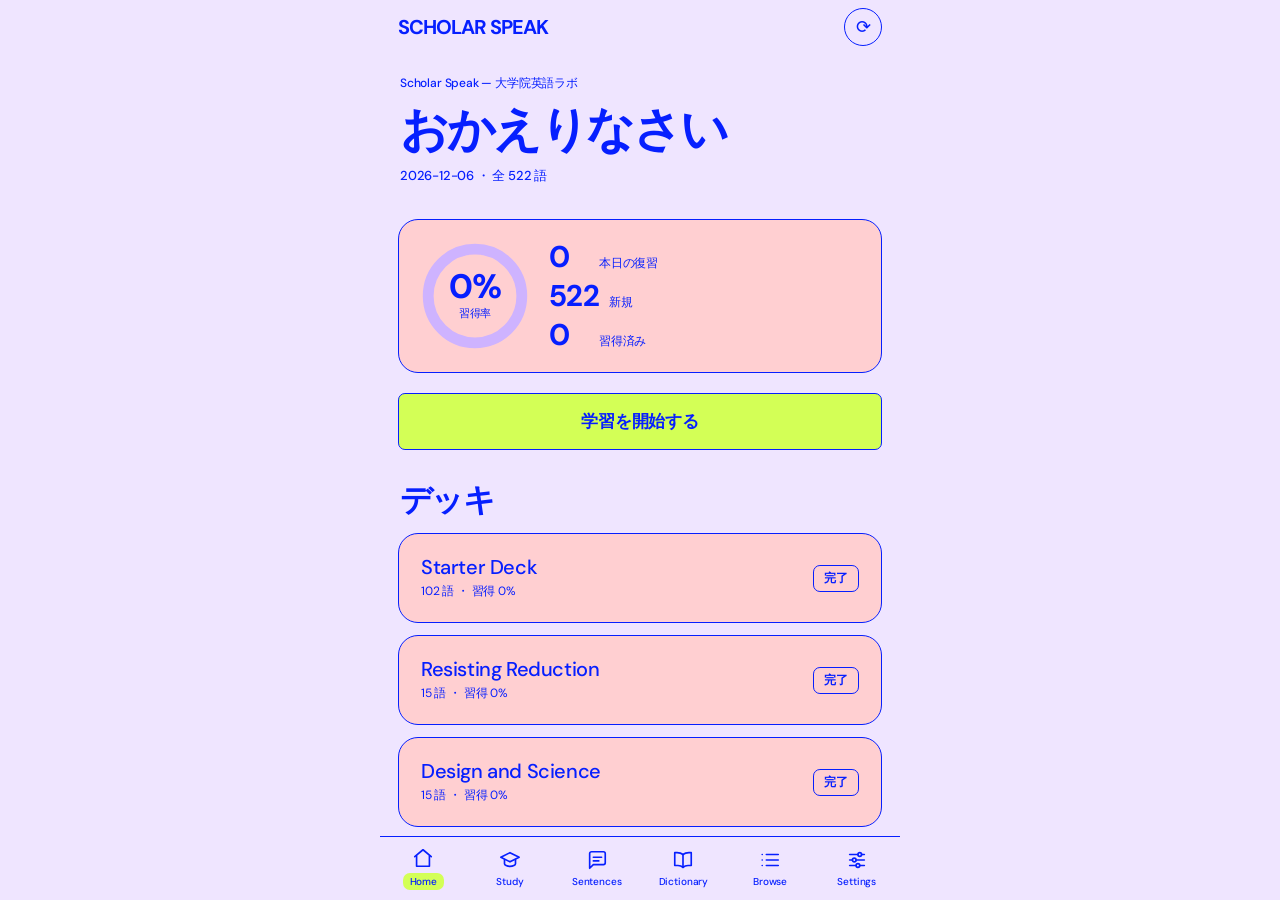
==== commit b79e19ed: "Fix mobile layout breakage, add cognitive-science vocab, unify icons Layout / responsive fixes (root" ====
--- a/index.html
+++ b/index.html
@@ -20,10 +20,9 @@
     <!-- App bar -->
     <header class="appbar" id="appbar">
       <div class="appbar-inner">
-        <div class="brand">
-          <span class="brand-mark" aria-hidden="true">S</span>
+        <button class="brand" id="brandHome" type="button" aria-label="ホームへ">
           <span class="brand-name">SCHOLAR SPEAK</span>
-        </div>
+        </button>
         <div class="appbar-actions">
           <button class="icon-btn" id="reloadBtn" title="データ再読込" aria-label="データ再読込">⟳</button>
         </div>
@@ -96,8 +95,8 @@
         </div>
         <div class="quiz-body" id="quizBody" hidden>
           <div class="quiz-prompt" id="quizPrompt"></div>
+          <div class="quiz-choices" id="quizChoices"></div>
           <div class="quiz-feedback" id="quizFeedback"></div>
-          <div class="quiz-choices" id="quizChoices"></div>
         </div>
         <div class="study-actions" id="studyActions">
           <button class="grade-btn grade-again" data-grade="again">
@@ -137,7 +136,7 @@
             </div>
             <button class="reveal-hint" id="sentReveal">タップで英文を表示</button>
             <div class="sent-controls" id="sentControls" hidden>
-              <button class="btn btn-tts" id="sentSpeak">🔊 シャドーイング</button>
+              <button class="btn btn-tts" id="sentSpeak"><svg class="ico-spk" viewBox="0 0 24 24" fill="none" stroke="currentColor" stroke-width="1.8" stroke-linecap="round" stroke-linejoin="round" aria-hidden="true"><path d="M4 9v6h3.5L13 19V5L7.5 9H4Z"/><path d="M16.5 8.8a4.5 4.5 0 0 1 0 6.4M19 6.2a8 8 0 0 1 0 11.6"/></svg> シャドーイング</button>
             </div>
           </div>
           <div class="sentence-nav">
@@ -208,7 +207,7 @@
               <span class="field-label">速度 <em id="rateVal">0.9</em></span>
               <input type="range" id="rateSlider" min="0.6" max="1.1" step="0.05" value="0.9" />
             </label>
-            <button class="btn btn-ghost" id="testVoice">🔊 テスト再生</button>
+            <button class="btn btn-ghost" id="testVoice"><svg class="ico-spk" viewBox="0 0 24 24" fill="none" stroke="currentColor" stroke-width="1.8" stroke-linecap="round" stroke-linejoin="round" aria-hidden="true"><path d="M4 9v6h3.5L13 19V5L7.5 9H4Z"/><path d="M16.5 8.8a4.5 4.5 0 0 1 0 6.4M19 6.2a8 8 0 0 1 0 11.6"/></svg> テスト再生</button>
             <p class="settings-note">より自然な声にするには iOS設定→アクセシビリティ→読み上げコンテンツ→声→英語 で高品質声を追加ダウンロードし、ここで選択。</p>
           </div>
 
@@ -248,23 +247,23 @@
 
     <!-- Bottom tab nav -->
     <nav class="tabbar" id="tabbar">
-      <button class="tab" data-tab="home" aria-label="ホーム">
-        <span class="tab-icon">⌂</span><span class="tab-lbl">ホーム</span>
-      </button>
-      <button class="tab" data-tab="study" aria-label="学習">
-        <span class="tab-icon">✦</span><span class="tab-lbl">学習</span>
-      </button>
-      <button class="tab" data-tab="sentence" aria-label="センテンス">
-        <span class="tab-icon">“”</span><span class="tab-lbl">センテンス</span>
-      </button>
-      <button class="tab" data-tab="dictionary" aria-label="辞書">
-        <span class="tab-icon">📖</span><span class="tab-lbl">辞書</span>
-      </button>
-      <button class="tab" data-tab="list" aria-label="一覧">
-        <span class="tab-icon">☰</span><span class="tab-lbl">一覧</span>
-      </button>
-      <button class="tab" data-tab="settings" aria-label="設定">
-        <span class="tab-icon">⚙</span><span class="tab-lbl">設定</span>
+      <button class="tab" data-tab="home" aria-label="Home">
+        <span class="tab-icon" aria-hidden="true"><svg viewBox="0 0 24 24" fill="none" stroke="currentColor" stroke-width="1.8" stroke-linecap="round" stroke-linejoin="round"><path d="M3 10.5 12 3l9 7.5"/><path d="M5 9.5V21h14V9.5"/></svg></span><span class="tab-lbl">Home</span>
+      </button>
+      <button class="tab" data-tab="study" aria-label="Study">
+        <span class="tab-icon" aria-hidden="true"><svg viewBox="0 0 24 24" fill="none" stroke="currentColor" stroke-width="1.8" stroke-linecap="round" stroke-linejoin="round"><path d="M12 4 2 9l10 5 10-5-10-5Z"/><path d="M6 11.5V16c0 1.5 2.7 3 6 3s6-1.5 6-3v-4.5"/></svg></span><span class="tab-lbl">Study</span>
+      </button>
+      <button class="tab" data-tab="sentence" aria-label="Sentences">
+        <span class="tab-icon" aria-hidden="true"><svg viewBox="0 0 24 24" fill="none" stroke="currentColor" stroke-width="1.8" stroke-linecap="round" stroke-linejoin="round"><path d="M21 15a2 2 0 0 1-2 2H8l-4 4V5a2 2 0 0 1 2-2h13a2 2 0 0 1 2 2Z"/><path d="M8 9h9M8 13h6"/></svg></span><span class="tab-lbl">Sentences</span>
+      </button>
+      <button class="tab" data-tab="dictionary" aria-label="Dictionary">
+        <span class="tab-icon" aria-hidden="true"><svg viewBox="0 0 24 24" fill="none" stroke="currentColor" stroke-width="1.8" stroke-linecap="round" stroke-linejoin="round"><path d="M12 6c-1.5-1.2-4-2-6.5-2H3v14h3.5c2.2 0 4.2.7 5.5 2 1.3-1.3 3.3-2 5.5-2H21V4h-2.5C16 4 13.5 4.8 12 6Z"/><path d="M12 6v14"/></svg></span><span class="tab-lbl">Dictionary</span>
+      </button>
+      <button class="tab" data-tab="list" aria-label="Browse">
+        <span class="tab-icon" aria-hidden="true"><svg viewBox="0 0 24 24" fill="none" stroke="currentColor" stroke-width="1.8" stroke-linecap="round" stroke-linejoin="round"><path d="M8 6h13M8 12h13M8 18h13"/><path d="M3.5 6h.01M3.5 12h.01M3.5 18h.01"/></svg></span><span class="tab-lbl">Browse</span>
+      </button>
+      <button class="tab" data-tab="settings" aria-label="Settings">
+        <span class="tab-icon" aria-hidden="true"><svg viewBox="0 0 24 24" fill="none" stroke="currentColor" stroke-width="1.8" stroke-linecap="round" stroke-linejoin="round"><path d="M4 6h9M17 6h3M4 12h3M11 12h9M4 18h7M15 18h5"/><circle cx="15" cy="6" r="2"/><circle cx="9" cy="12" r="2"/><circle cx="13" cy="18" r="2"/></svg></span><span class="tab-lbl">Settings</span>
       </button>
     </nav>
   </div>
--- a/css/style.css
+++ b/css/style.css
@@ -68,11 +68,18 @@
 body {
   overflow: hidden;
   overscroll-behavior: none;
-}
+  max-width: 100%;
+}
+/* 画像・メディアはコンテナ幅を超えない(横はみ出し防止) */
+img, video { max-width: 100%; }
 
 button, input, select { font-family: inherit; color: inherit; }
 button { cursor: pointer; -webkit-tap-highlight-color: transparent; }
 em { font-style: normal; }
+
+/* ---------- 統一アイコン(スピーカー): currentColor継承・線スタイルはタブと共通 ---------- */
+.ico-spk { width: 22px; height: 22px; display: block; }
+.btn .ico-spk { width: 16px; height: 16px; display: inline-block; vertical-align: -3px; margin-right: 3px; }
 
 #app {
   display: flex;
@@ -99,7 +106,8 @@
   justify-content: space-between;
   padding: 0 18px;
 }
-.brand { display: flex; align-items: center; gap: 10px; }
+.brand { display: flex; align-items: center; gap: 10px; background: transparent; border: none; padding: 0; cursor: pointer; -webkit-tap-highlight-color: transparent; }
+.brand:active { opacity: .7; }
 .brand-mark {
   width: 30px; height: 30px;
   display: grid; place-items: center;
@@ -134,14 +142,15 @@
 
 /* ---------- Main / screens ---------- */
 .main {
-  flex: 1;
+  flex: 1 1 auto;
+  min-height: 0; /* flex子がコンテンツ高で膨らむのを防ぎ、overflow-yスクロールを有効化（iOS Safariで下にスクロールできない不具合の修正） */
   overflow-y: auto;
   -webkit-overflow-scrolling: touch;
   position: relative;
 }
 .screen { min-height: 100%; }
 .screen-pad {
-  padding: 18px 18px calc(var(--tabbar-h) + var(--safe-b) + 28px);
+  padding: 18px 18px 28px;
 }
 
 /* ---------- Cards (blush / soft-lilac faces, 20px, 1px cobalt frame) ---------- */
@@ -273,9 +282,9 @@
   display: grid; place-items: center;
   font-family: var(--display); font-size: 22px; font-weight: 700; letter-spacing: var(--tr-display);
 }
-.deck-meta { flex: 1; min-width: 0; }
-.deck-name { font-family: var(--display); font-weight: 500; font-size: 20px; line-height: 1.05; letter-spacing: var(--tr-h24); white-space: nowrap; overflow: hidden; text-overflow: ellipsis; color: var(--cobalt); }
-.deck-sub { font-family: var(--sans); font-size: 12px; font-weight: 400; letter-spacing: var(--tr-small); color: var(--cobalt); margin-top: 4px; }
+.deck-meta { flex: 1; min-width: 0; display: block; }
+.deck-name { display: block; font-family: var(--display); font-weight: 500; font-size: 20px; line-height: 1.15; letter-spacing: var(--tr-h24); white-space: nowrap; overflow: hidden; text-overflow: ellipsis; color: var(--cobalt); }
+.deck-sub { display: block; font-family: var(--sans); font-size: 12px; font-weight: 400; letter-spacing: var(--tr-small); color: var(--cobalt); margin-top: 4px; }
 .deck-due {
   font-family: var(--sans); font-size: 12px; font-weight: 700; letter-spacing: var(--tr-small);
   background: var(--lime); color: var(--cobalt);
@@ -363,6 +372,7 @@
 .fc-back-head { display: flex; align-items: baseline; gap: 10px; flex-wrap: wrap; margin-bottom: 8px; }
 .fc-back-term { font-family: var(--display); font-size: 32px; font-weight: 700; line-height: 0.95; letter-spacing: var(--tr-h32); color: var(--cobalt); overflow-wrap: normal; word-break: keep-all; }
 .fc-back-ipa { font-family: var(--sans); font-size: 13px; font-weight: 500; letter-spacing: var(--tr-small); color: var(--cobalt); }
+.fc-back-meta { display: flex; flex-wrap: wrap; gap: 6px; margin-bottom: 12px; }
 .fc-meaning { font-size: 20px; font-weight: 700; letter-spacing: var(--tr-small); margin: 8px 0 4px; color: var(--cobalt); }
 .fc-gloss { font-size: 14px; font-weight: 400; color: var(--cobalt); opacity: .8; margin-bottom: 16px; }
 
@@ -407,13 +417,15 @@
 }
 .speak-inline {
   border: var(--bw) solid var(--cobalt); background: transparent; color: var(--cobalt);
-  border-radius: var(--radius-round); padding: 3px 11px; font-size: 13px; margin-left: 6px;
-}
+  border-radius: var(--radius-round); padding: 5px 9px; font-size: 13px; margin-left: 6px;
+  display: inline-flex; align-items: center; justify-content: center;
+}
+.speak-inline .ico-spk { width: 16px; height: 16px; }
 
 /* Grade buttons */
 .study-actions {
   display: grid; grid-template-columns: 1fr 1fr auto; gap: 10px; align-items: center;
-  padding: 12px 18px calc(var(--tabbar-h) + var(--safe-b) + 16px);
+  padding: 12px 18px 16px;
 }
 .grade-btn {
   display: flex; align-items: center; justify-content: center; gap: 7px;
@@ -687,8 +699,10 @@
 
 /* ---------- Tab bar (lavender, cobalt icons, lime chip active) ---------- */
 .tabbar {
-  position: absolute; bottom: 0; left: 0; right: 0; z-index: 40;
-  height: calc(var(--tabbar-h) + var(--safe-b));
+  /* 通常フローの最下段に配置(絶対配置をやめ、コンテンツと重ならないようにする)。
+     これで下部ボタンがタブバーに隠れる/押せない不具合を構造的に防ぐ。 */
+  flex: 0 0 auto; z-index: 40;
+  min-height: var(--tabbar-h);
   padding-bottom: var(--safe-b);
   display: flex;
   background: var(--lavender);
@@ -699,7 +713,8 @@
   display: flex; flex-direction: column; align-items: center; justify-content: center;
   gap: 4px; color: var(--cobalt);
 }
-.tab-icon { font-size: 18px; line-height: 1; }
+.tab-icon { font-size: 18px; line-height: 0; display: inline-flex; }
+.tab-icon svg { width: 22px; height: 22px; display: block; }
 .tab-lbl { font-family: var(--sans); font-size: 10px; font-weight: 500; letter-spacing: var(--tr-small); white-space: nowrap; }
 .tab.active {
   color: var(--cobalt);
@@ -712,8 +727,8 @@
 /* 6 tabs: tighten label typography so nothing wraps on narrow phones */
 @media (max-width: 400px) {
   .tab { gap: 3px; }
-  .tab-icon { font-size: 16px; }
-  .tab-lbl { font-size: 9px; letter-spacing: 0; }
+  .tab-icon svg { width: 20px; height: 20px; }
+  .tab-lbl { font-size: 8.5px; letter-spacing: 0; }
 }
 
 /* ---------- Study mode toggle (segmented, lime selected) ---------- */
@@ -740,7 +755,7 @@
 /* ---------- Quiz ---------- */
 .quiz-body {
   flex: 1; display: flex; flex-direction: column;
-  padding: 12px 18px 4px; gap: var(--gap);
+  padding: 12px 18px 16px; gap: var(--gap);
   overflow-y: auto; -webkit-overflow-scrolling: touch;
 }
 .quiz-prompt {
